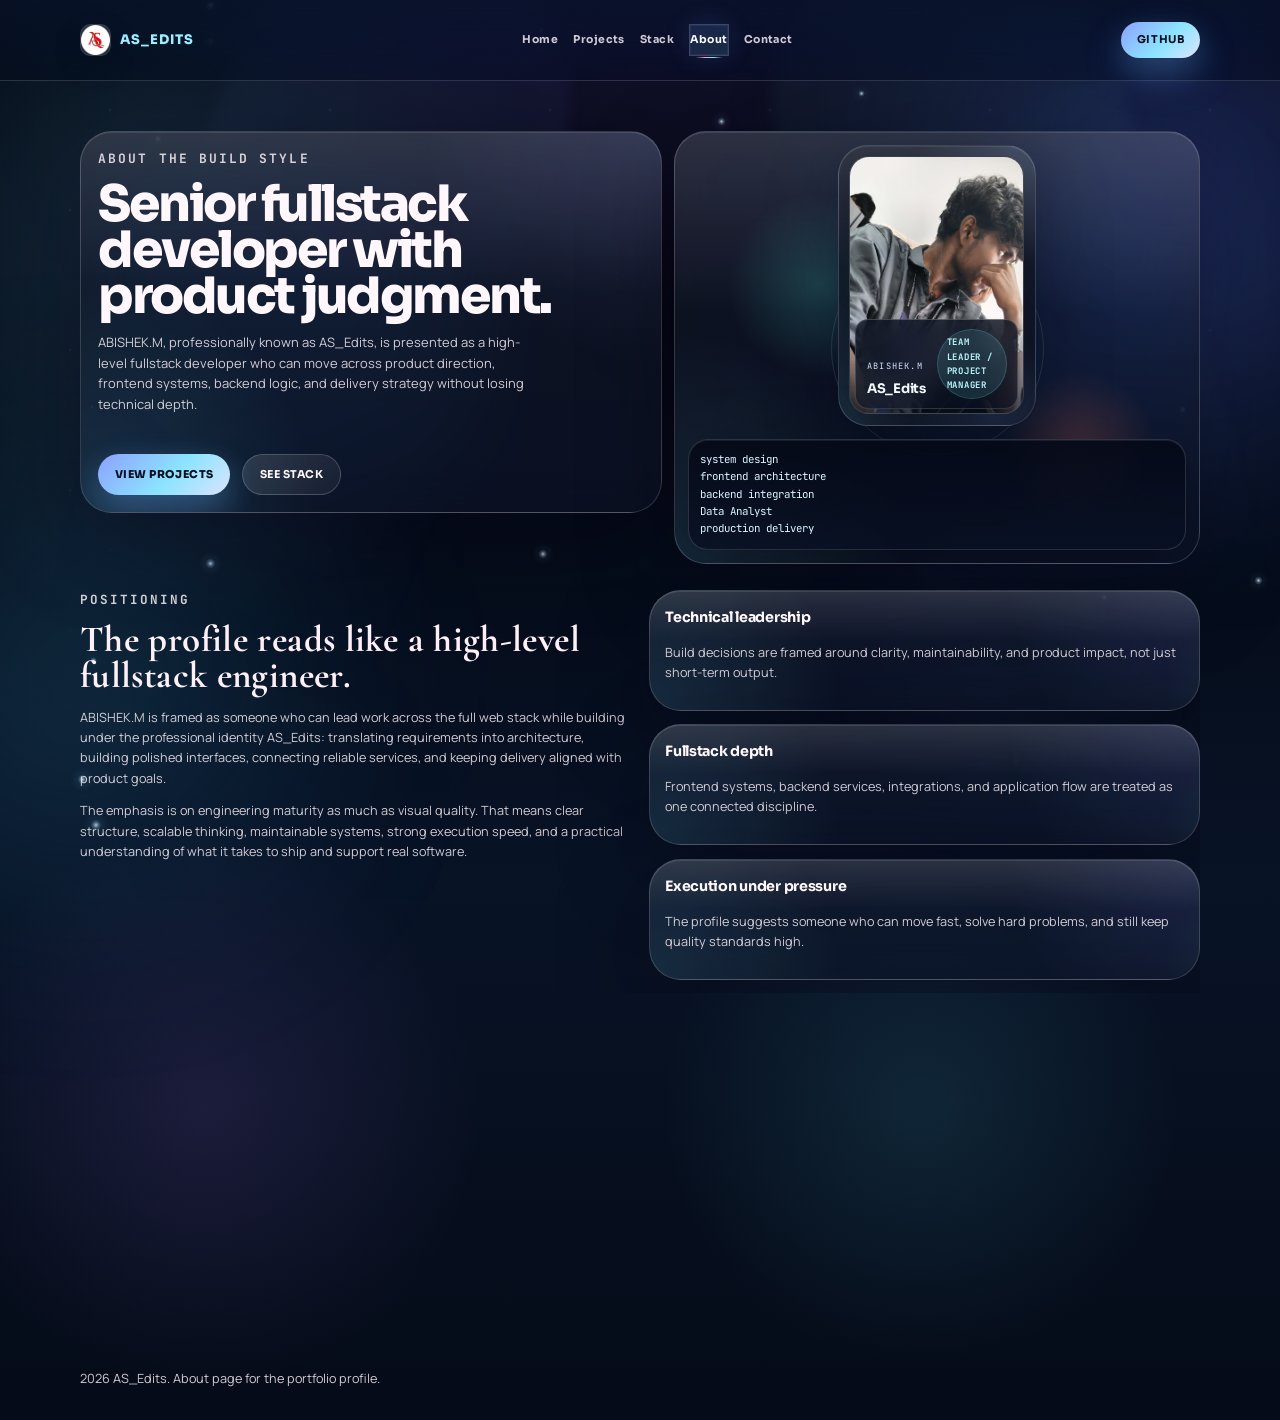
==== about.html @ 43cb3e1e "Initial portfolio site import" ====
<!DOCTYPE html>
<html lang="en">
  <head>
    <meta charset="UTF-8" />
    <meta name="viewport" content="width=device-width, initial-scale=1.0" />
    <meta
      name="description"
      content="About ABISHEK.M, the fullstack developer behind the professional identity AS_Edits."
    />
    <title>About | AS_Edits</title>
    <link rel="preconnect" href="https://fonts.googleapis.com" />
    <link rel="preconnect" href="https://fonts.gstatic.com" crossorigin />
    <link
      href="https://fonts.googleapis.com/css2?family=Cormorant+Garamond:wght@600;700&family=JetBrains+Mono:wght@500;700&family=Manrope:wght@400;500;600;700;800&family=Sora:wght@400;500;600;700;800&display=swap"
      rel="stylesheet"
    />
    <link rel="icon" type="image/png" href="assets/as-edits-logo.png" />
    <link rel="stylesheet" href="styles.css" />
  </head>
  <body class="page page--about">
    <div class="ambient-backdrop" aria-hidden="true">
      <div class="ambient-grid"></div>
      <div class="ambient-glow ambient-glow--one"></div>
      <div class="ambient-glow ambient-glow--two"></div>
      <div class="ambient-glow ambient-glow--three"></div>
      <div class="light-beam light-beam--one"></div>
      <div class="light-beam light-beam--two"></div>
    </div>
    <div class="particle-field" id="particle-field" aria-hidden="true"></div>

    <header class="site-header">
      <nav class="nav shell">
        <a class="brand" href="index.html">
          <span class="brand-mark brand-mark--logo">
            <img class="brand-logo" src="assets/as-edits-logo.png" alt="AS_Edits logo" />
          </span>
          <span class="brand-copy">AS_Edits</span>
        </a>
        <div class="nav-links">
          <a href="index.html">Home</a>
          <a href="projects.html">Projects</a>
          <a href="stack.html">Stack</a>
          <a href="about.html" aria-current="page">About</a>
          <a href="contact.html">Contact</a>
        </div>
        <a
          class="nav-button"
          href="https://github.com/asedits57"
          target="_blank"
          rel="noopener noreferrer"
        >
          GitHub
        </a>
      </nav>
    </header>

    <main class="page-main">
      <section class="page-hero shell">
        <div class="page-hero__panel reveal">
          <div class="page-hero__copy">
            <p class="section-kicker">About The Build Style</p>
            <h1>Senior fullstack developer with product judgment.</h1>
            <p>
              ABISHEK.M, professionally known as AS_Edits, is presented as a
              high-level fullstack developer who can move across product
              direction, frontend systems, backend logic, and delivery strategy
              without losing technical depth.
            </p>
            <div class="hero-actions">
              <a class="button-primary" href="projects.html">View Projects</a>
              <a class="button-secondary" href="stack.html">See Stack</a>
            </div>
          </div>
        </div>

        <div class="page-hero__art page-hero__art--portrait reveal">
          <div class="art-orbit"></div>
          <figure
            class="profile-spotlight profile-spotlight--page profile-spotlight--interactive js-image-lightbox"
            tabindex="0"
            role="button"
            aria-label="Open portrait of ABISHEK.M"
            data-lightbox-src="assets/abishek-portrait.jpg"
            data-lightbox-alt="Portrait of ABISHEK.M"
            data-profile-name="ABISHEK.M"
            data-profile-role="Team leader / Project manager"
            data-profile-bio="ABISHEK.M leads AS_Edits with a product-first mindset, guiding fullstack development, team direction, and delivery from concept to completion. He helps shape the vision, coordinate frontend and backend execution, and keep the team aligned around polished and reliable digital products. He also supports planning, communication, and practical decision making so work moves forward with better structure and fewer blockers. His focus stays on turning ideas into complete products."
          >
            <div class="profile-spotlight__frame">
              <img
                class="profile-spotlight__image"
                src="assets/abishek-portrait.jpg"
                alt="Portrait of ABISHEK.M"
                loading="lazy"
                decoding="async"
              />
            </div>
            <figcaption class="profile-spotlight__meta">
              <div>
                <span class="profile-spotlight__eyebrow">ABISHEK.M</span>
                <strong class="profile-spotlight__name">AS_Edits</strong>
              </div>
              <span class="profile-spotlight__status">Team leader / Project manager</span>
            </figcaption>
          </figure>
          <pre class="glass-code" id="terminal feed">system design
frontend architecture
backend integration
Data Analyst
production delivery</pre>
        </div>
      </section>

      <section class="section shell reveal" aria-labelledby="about-page-title">
        <div class="about-layout">
          <div class="about-copy">
            <p class="section-kicker">Positioning</p>
            <h2 id="about-page-title">The profile reads like a high-level fullstack engineer.</h2>
            <p>
              ABISHEK.M is framed as someone who can lead work across the full
              web stack while building under the professional identity AS_Edits:
              translating requirements into architecture, building polished
              interfaces, connecting reliable services, and keeping delivery
              aligned with product goals.
            </p>
            <p>
              The emphasis is on engineering maturity as much as visual quality.
              That means clear structure, scalable thinking, maintainable systems,
              strong execution speed, and a practical understanding of what it
              takes to ship and support real software.
            </p>
          </div>

          <div class="about-cards">
            <article class="info-card">
              <h3>Technical leadership</h3>
              <p>Build decisions are framed around clarity, maintainability, and product impact, not just short-term output.</p>
            </article>
            <article class="info-card">
              <h3>Fullstack depth</h3>
              <p>Frontend systems, backend services, integrations, and application flow are treated as one connected discipline.</p>
            </article>
            <article class="info-card">
              <h3>Execution under pressure</h3>
              <p>The profile suggests someone who can move fast, solve hard problems, and still keep quality standards high.</p>
            </article>
          </div>
        </div>
      </section>

      <section class="section shell reveal" aria-labelledby="about-process-title">
        <div class="section-heading">
          <p class="section-kicker">Process</p>
          <h2 id="about-process-title">How high-level fullstack work gets delivered.</h2>
        </div>

        <div class="process-grid">
          <article class="process-card">
            <span class="process-step">01</span>
            <h3>Scope the system</h3>
            <p>Understand product goals, technical constraints, data requirements, and the delivery risks early.</p>
          </article>
          <article class="process-card">
            <span class="process-step">02</span>
            <h3>Design and implement</h3>
            <p>Build the interface, backend flow, and service layer as one coordinated system instead of separate pieces.</p>
          </article>
          <article class="process-card">
            <span class="process-step">03</span>
            <h3>Harden and ship</h3>
            <p>Refine performance, edge cases, maintainability, and release readiness so the product can scale with confidence.</p>
          </article>
        </div>
      </section>
    </main>

    <footer class="site-footer shell">
      <p><span id="current-year"></span> AS_Edits. About page for the portfolio profile.</p>
    </footer>

    <script src="app.js"></script>
  </body>
</html>
---- styles.css ----
:root {
  --bg: #050505;
  --bg-deep: #090909;
  --surface: rgba(14, 12, 10, 0.82);
  --surface-strong: #11100d;
  --line: rgba(255, 232, 187, 0.12);
  --line-strong: rgba(255, 232, 187, 0.18);
  --text: #f4efe7;
  --muted: #ac9c84;
  --accent: #d4a24c;
  --accent-soft: #f2cf8d;
  --accent-cool: #f7e3b8;
  --shadow: 0 24px 70px rgba(0, 0, 0, 0.32);
  --radius-xl: 32px;
  --radius-lg: 24px;
  --radius-md: 18px;
}

* {
  box-sizing: border-box;
}

html {
  scroll-behavior: smooth;
}

body {
  margin: 0;
  min-height: 100vh;
  color: var(--text);
  font-family: "Inter", sans-serif;
  background:
    radial-gradient(circle at top left, rgba(212, 162, 76, 0.18), transparent 32%),
    radial-gradient(circle at 82% 12%, rgba(242, 207, 141, 0.12), transparent 26%),
    radial-gradient(circle at 50% 100%, rgba(212, 162, 76, 0.08), transparent 24%),
    linear-gradient(180deg, #060606 0%, var(--bg) 42%, var(--bg-deep) 100%);
  line-height: 1.6;
}

body::before,
body::after {
  content: "";
  position: fixed;
  border-radius: 999px;
  filter: blur(80px);
  pointer-events: none;
  z-index: 0;
}

body::before {
  width: 18rem;
  height: 18rem;
  top: 6rem;
  right: -4rem;
  background: rgba(255, 122, 89, 0.18);
}

body::after {
  width: 16rem;
  height: 16rem;
  bottom: 8rem;
  left: -5rem;
  background: rgba(77, 214, 198, 0.14);
}

main {
  position: relative;
  overflow: clip;
}

.ambient-backdrop {
  position: fixed;
  inset: 0;
  overflow: hidden;
  pointer-events: none;
  z-index: 0;
}

.particle-field {
  position: fixed;
  inset: 0;
  pointer-events: none;
  z-index: 0;
  overflow: hidden;
}

.particle {
  position: absolute;
  width: var(--size, 6px);
  height: var(--size, 6px);
  left: var(--x, 50%);
  top: var(--y, 50%);
  border-radius: 999px;
  opacity: 0.45;
  background: radial-gradient(circle, rgba(255, 255, 255, 0.95), transparent 72%);
  animation: particleFloat var(--duration, 12s) linear infinite;
  animation-delay: var(--delay, 0s);
}

.ambient-grid,
.ambient-glow {
  position: absolute;
  inset: 0;
}

.ambient-grid {
  opacity: 0.12;
  background-image:
    linear-gradient(rgba(255, 255, 255, 0.05) 1px, transparent 1px),
    linear-gradient(90deg, rgba(255, 255, 255, 0.05) 1px, transparent 1px);
  background-size: 80px 80px;
  mask-image: linear-gradient(180deg, rgba(0, 0, 0, 0.75), transparent 88%);
  animation: gridShift 18s linear infinite;
}

.ambient-glow--one,
.ambient-glow--two,
.ambient-glow--three {
  border-radius: 999px;
  filter: blur(90px);
}

.ambient-glow--one {
  inset: 4rem auto auto 10%;
  width: 18rem;
  height: 18rem;
  background: rgba(212, 162, 76, 0.18);
  animation: driftBlob 12s ease-in-out infinite;
}

.ambient-glow--two {
  inset: 22% 6% auto auto;
  width: 22rem;
  height: 22rem;
  background: rgba(242, 207, 141, 0.12);
  animation: driftBlob 16s ease-in-out infinite reverse;
}

.ambient-glow--three {
  inset: auto auto 5% 12%;
  width: 16rem;
  height: 16rem;
  background: rgba(212, 162, 76, 0.14);
  animation: driftBlob 14s ease-in-out infinite 1s;
}

.light-beam {
  position: absolute;
  width: 26rem;
  height: 120vh;
  top: -10vh;
  --beam-rotate: 20deg;
  border-radius: 999px;
  filter: blur(18px);
  opacity: 0.22;
  transform: rotate(var(--beam-rotate));
  background: linear-gradient(180deg, transparent, rgba(255, 255, 255, 0.24), transparent);
}

.light-beam--one {
  left: 8%;
  animation: beamShift 12s ease-in-out infinite;
}

.light-beam--two {
  right: 4%;
  opacity: 0.16;
  --beam-rotate: -18deg;
  animation: beamShift 15s ease-in-out infinite reverse;
}

a {
  color: inherit;
  text-decoration: none;
}

.shell {
  width: min(1120px, calc(100% - 2rem));
  margin: 0 auto;
  position: relative;
  z-index: 1;
}

.site-header {
  position: sticky;
  top: 0;
  z-index: 10;
  backdrop-filter: blur(20px);
  background: rgba(4, 16, 22, 0.56);
  border-bottom: 1px solid rgba(255, 255, 255, 0.05);
}

.nav {
  display: flex;
  align-items: center;
  justify-content: space-between;
  gap: 1.15rem;
  min-height: 80px;
}

.brand {
  display: inline-flex;
  align-items: center;
  gap: 0.7rem;
  font-family: "Sora", sans-serif;
  font-weight: 800;
  letter-spacing: 0.04em;
  text-transform: uppercase;
}

.brand-mark {
  display: grid;
  place-items: center;
  width: 2.35rem;
  height: 2.35rem;
  border-radius: 0.82rem;
  color: #091219;
  background: linear-gradient(135deg, var(--accent-soft), var(--accent));
}

.brand-mark--logo {
  overflow: hidden;
  padding: 0;
  border: 1px solid rgba(255, 255, 255, 0.12);
  background: rgba(255, 255, 255, 0.08);
  box-shadow:
    0 10px 28px rgba(0, 0, 0, 0.18),
    inset 0 1px 0 rgba(255, 255, 255, 0.08);
}

.brand-logo {
  display: block;
  width: 100%;
  height: 100%;
  object-fit: cover;
}

.nav-links {
  display: flex;
  align-items: center;
  gap: 1.15rem;
  color: var(--muted);
  font-family: "Sora", sans-serif;
  font-weight: 700;
  letter-spacing: 0.04em;
}

.nav-links a {
  display: inline-flex;
  align-items: center;
  min-height: 2.45rem;
}

.nav-links a:hover,
.nav-links a:focus-visible {
  color: var(--text);
}

.nav-button,
.button-primary,
.button-secondary {
  display: inline-flex;
  align-items: center;
  justify-content: center;
  min-height: 2.9rem;
  padding: 0.8rem 1.25rem;
  border-radius: 999px;
  border: 1px solid transparent;
  font-family: "Sora", sans-serif;
  font-weight: 700;
  letter-spacing: 0.05em;
  text-transform: uppercase;
  transition:
    transform 180ms ease,
    border-color 180ms ease,
    background-color 180ms ease,
    color 180ms ease;
}

.nav-button {
  min-height: 2.8rem;
  padding: 0.74rem 1.2rem;
}

.nav-button,
.button-secondary {
  color: var(--text);
  background: rgba(255, 255, 255, 0.05);
  border-color: rgba(255, 255, 255, 0.08);
}

.button-primary {
  color: #10171d;
  font-weight: 800;
  background: linear-gradient(135deg, var(--accent-soft), var(--accent));
  box-shadow: 0 14px 36px rgba(255, 122, 89, 0.24);
}

.nav-button:hover,
.button-primary:hover,
.button-secondary:hover,
.nav-button:focus-visible,
.button-primary:focus-visible,
.button-secondary:focus-visible {
  transform: translateY(-2px);
}

.hero {
  position: relative;
  display: grid;
  grid-template-columns: minmax(0, 0.96fr) minmax(22.5rem, 1fr);
  gap: clamp(1.5rem, 3vw, 2.5rem);
  padding: 5.5rem 0 2.5rem;
  align-items: start;
  min-height: calc(100vh - 5rem);
}

.hero-copy {
  position: relative;
  z-index: 1;
  grid-column: 1;
  grid-row: 1;
}

.eyebrow,
.section-kicker,
.stage-kicker {
  margin: 0 0 0.85rem;
  font-size: 0.82rem;
  font-family: "JetBrains Mono", monospace;
  font-weight: 700;
  letter-spacing: 0.14em;
  text-transform: uppercase;
  color: var(--accent-soft);
}

.hero h1,
.section-heading h2,
.about-copy h2,
.cta-panel h2 {
  margin: 0;
  line-height: 0.98;
  font-family: "Sora", sans-serif;
  letter-spacing: -0.04em;
}

.hero h1 {
  font-size: clamp(3rem, 7vw, 6rem);
  max-width: 10ch;
  text-transform: uppercase;
}

.section-heading h2,
.about-copy h2,
.cta-panel h2 {
  font-family: "Sora", sans-serif;
  letter-spacing: -0.05em;
}

.headline-accent {
  color: var(--accent-cool);
}

.lede,
.section-heading p,
.about-copy p,
.impact-card p,
.info-card p,
.process-card p,
.cta-panel p {
  color: var(--muted);
}

.eyebrow,
.section-kicker,
.stage-kicker {
  color: var(--accent-soft);
}

.lede {
  max-width: 38rem;
  margin: 1.5rem 0 0;
  font-size: 1.08rem;
}

.hero-story {
  display: grid;
  gap: clamp(2.6rem, 3.4vw, 3.2rem);
  width: 100%;
  max-width: 40rem;
  margin: 0.35rem auto 0;
  justify-items: center;
  text-align: center;
}

.hero-story p {
  width: min(100%, 34ch);
  margin: 0 auto;
  text-align: center;
  font-family: "Cormorant Garamond", serif;
  font-size: clamp(1.4rem, 2vw, 1.78rem);
  font-weight: 700;
  line-height: 1.34;
  letter-spacing: 0.01em;
  text-wrap: pretty;
  color: #f5ecff;
  text-shadow: 0 8px 24px rgba(8, 16, 34, 0.18);
}

.hero-story p:first-child,
.hero-story p:nth-child(2) {
  font-size: clamp(1.34rem, 1.75vw, 1.58rem);
  line-height: 1.36;
}

.hero-story p:first-child {
  height: auto;
  width: min(100%, 35ch);
  max-width: 35ch;
}

.hero-story p:nth-child(2) {
  height: 180px;
  width: min(100%, 33ch);
  max-width: 33ch;
}

.page--home .hero .eyebrow {
  display: inline-block;
  margin-bottom: 1.7rem;
  font-family: "Sora", sans-serif;
  font-size: clamp(1.3rem, 1.3vw, 1.3rem);
  font-weight: 700;
  line-height: 1;
  letter-spacing: 0.09em;
  white-space: nowrap;
  background: linear-gradient(
    90deg,
    #ffe76a 0%,
    #ff8fc7 22%,
    #9c9cff 45%,
    #62e8ff 70%,
    #85ff9f 100%
  );
  background-size: 180% 100%;
  background-position: 0% 50%;
  -webkit-background-clip: text;
  background-clip: text;
  color: transparent;
  -webkit-text-fill-color: transparent;
  -webkit-text-stroke: 0.35px rgba(255, 247, 225, 0.58);
  text-shadow:
    0 0 18px rgba(255, 122, 198, 0.22),
    0 0 28px rgba(98, 232, 255, 0.18);
  transition:
    transform 180ms ease,
    background-position 280ms ease,
    filter 280ms ease,
    text-shadow 280ms ease,
    -webkit-text-stroke-color 280ms ease;
}

.page--home .hero .eyebrow:hover {
  transform: translateY(-2px) scale(1.03);
  background-position: 100% 50%;
  filter: saturate(1.2) brightness(1.08);
  -webkit-text-stroke: 0.35px rgba(255, 255, 255, 0.78);
  text-shadow:
    0 0 22px rgba(255, 118, 184, 0.36),
    0 0 34px rgba(96, 231, 255, 0.32),
    0 10px 26px rgba(8, 20, 42, 0.28);
}

.hero-nameplate {
  display: inline-block;
  width: min(100%, 34ch);
  margin: 0 auto 0.7rem;
  text-align: center;
  font-family: "Bodoni Moda", serif;
  font-size: clamp(2rem, 3.1vw, 2.9rem);
  font-weight: 700;
  font-style: normal;
  line-height: 1;
  letter-spacing: 0.08em;
  text-transform: uppercase;
  background: linear-gradient(90deg, #ffe5a3 0%, #ffc46b 24%, #ff8db8 58%, #b8a4ff 100%);
  background-size: 160% 100%;
  background-position: 50% 50%;
  -webkit-background-clip: text;
  background-clip: text;
  color: transparent;
  -webkit-text-fill-color: transparent;
  -webkit-text-stroke: 0.2px rgba(255, 244, 224, 0.42);
  text-shadow:
    0 10px 28px rgba(6, 10, 24, 0.24),
    0 0 18px rgba(255, 181, 112, 0.16),
    0 0 24px rgba(204, 160, 255, 0.14);
}

.hero-actions {
  display: flex;
  flex-wrap: wrap;
  gap: 0.9rem;
  margin-top: clamp(2rem, 4vw, 3rem);
}

.hero-pill-row,
.chip-row,
.repo-meta {
  display: flex;
  flex-wrap: wrap;
  gap: 0.7rem;
}

.hero-pill-row {
  margin-top: 1.35rem;
}

.hero-pill-row span,
.chip-row span,
.repo-pill {
  border: 1px solid var(--line);
  border-radius: 999px;
  padding: 0.5rem 0.8rem;
  background: rgba(255, 255, 255, 0.04);
}

.hero-pill-row span {
  position: relative;
  animation: floatingBadge 5.6s ease-in-out infinite;
}

.hero-pill-row span:nth-child(2) {
  animation-delay: 0.8s;
}

.hero-pill-row span:nth-child(3) {
  animation-delay: 1.6s;
}

.motion-ribbon {
  position: relative;
  margin-top: 1.5rem;
  padding: 0.9rem 0;
  overflow: hidden;
  border-top: 1px solid rgba(255, 255, 255, 0.08);
  border-bottom: 1px solid rgba(255, 255, 255, 0.08);
}

.motion-ribbon::before,
.motion-ribbon::after {
  content: "";
  position: absolute;
  top: 0;
  bottom: 0;
  width: 5rem;
  z-index: 1;
}

.motion-ribbon::before {
  left: 0;
  background: linear-gradient(90deg, rgba(6, 19, 26, 1), transparent);
}

.motion-ribbon::after {
  right: 0;
  background: linear-gradient(270deg, rgba(6, 19, 26, 1), transparent);
}

.motion-ribbon__track {
  display: flex;
  gap: 0.9rem;
  width: max-content;
  animation: marqueeDrift 18s linear infinite;
}

.motion-ribbon__track span {
  padding: 0.45rem 0.85rem;
  border-radius: 999px;
  color: var(--accent-soft);
  background: rgba(255, 255, 255, 0.04);
  font-family: "Cormorant Garamond", serif;
  font-size: 1.1rem;
  letter-spacing: 0.05em;
  text-transform: uppercase;
}

.hero-stage {
  position: relative;
  isolation: isolate;
  display: grid;
  grid-template-columns: minmax(0, 1fr) minmax(15rem, 19rem);
  gap: 1rem;
  align-items: start;
  grid-column: 1 / -1;
  grid-row: 3;
  margin-top: 0.85rem;
  transform: translate3d(var(--parallax-x, 0), var(--parallax-y, 0), 0);
  transition: transform 220ms ease;
}

.hero-graphic {
  position: absolute;
  inset: -10% -8% -8%;
  z-index: -1;
  pointer-events: none;
}

.hero-graphic__ring,
.hero-graphic__core,
.hero-graphic__beam {
  position: absolute;
  border-radius: 999px;
}

.hero-graphic__ring {
  inset: 50%;
  margin: auto;
}

.hero-graphic__ring--outer {
  width: 23rem;
  height: 23rem;
  margin-left: -11.5rem;
  margin-top: -11.5rem;
  border: 1px solid rgba(255, 255, 255, 0.08);
  background: conic-gradient(
    from 180deg,
    rgba(255, 122, 89, 0.08),
    rgba(77, 214, 198, 0.22),
    rgba(255, 200, 110, 0.08),
    rgba(255, 122, 89, 0.08)
  );
  -webkit-mask: radial-gradient(circle, transparent 61%, black 62%);
  mask: radial-gradient(circle, transparent 61%, black 62%);
  animation: slowSpin 18s linear infinite;
}

.hero-graphic__ring--inner {
  width: 16rem;
  height: 16rem;
  margin-left: -8rem;
  margin-top: -8rem;
  border: 1px dashed rgba(255, 255, 255, 0.14);
  animation: slowSpin 10s linear infinite reverse;
}

.hero-graphic__core {
  inset: 50%;
  width: 7rem;
  height: 7rem;
  margin-left: -3.5rem;
  margin-top: -3.5rem;
  background:
    radial-gradient(circle at 30% 30%, rgba(255, 255, 255, 0.8), transparent 26%),
    radial-gradient(circle, rgba(77, 214, 198, 0.35), rgba(255, 122, 89, 0.12) 62%, transparent 78%);
  filter: blur(0.5px);
  animation: pulseGlow 4s ease-in-out infinite;
}

.hero-graphic__beam {
  inset: 50%;
  width: 1px;
  height: 13rem;
  transform-origin: top center;
  background: linear-gradient(180deg, rgba(255, 255, 255, 0.65), transparent 82%);
}

.hero-graphic__beam--one {
  margin-left: -0.5px;
  margin-top: -6.5rem;
  animation: radarSweep 6s linear infinite;
}

.hero-graphic__beam--two {
  margin-left: -0.5px;
  margin-top: -6.5rem;
  opacity: 0.45;
  animation: radarSweep 9s linear infinite reverse;
}

.stage-orbit {
  position: absolute;
  inset: -1.5rem -1rem -1rem;
  pointer-events: none;
}

.orbit {
  position: absolute;
  inset: 50%;
  border-radius: 999px;
  border: 1px solid rgba(255, 255, 255, 0.09);
  transform-origin: center;
}

.orbit--one {
  width: 115%;
  height: 115%;
  margin: -57.5% 0 0 -57.5%;
  animation: slowSpin 22s linear infinite;
}

.orbit--two {
  width: 92%;
  height: 92%;
  margin: -46% 0 0 -46%;
  border-style: dashed;
  animation: slowSpin 15s linear infinite reverse;
}

.float-chip {
  position: absolute;
  padding: 0.55rem 0.9rem;
  border-radius: 999px;
  border: 1px solid rgba(255, 255, 255, 0.08);
  background: rgba(8, 20, 27, 0.84);
  box-shadow: 0 14px 36px rgba(0, 0, 0, 0.28);
  color: var(--accent-soft);
  font-family: "JetBrains Mono", monospace;
  font-size: 0.74rem;
  font-weight: 700;
  letter-spacing: 0.08em;
  text-transform: uppercase;
  animation: floatingBadge 6.5s ease-in-out infinite;
}

.float-chip--one {
  top: 6%;
  right: 8%;
}

.float-chip--two {
  bottom: 16%;
  left: -4%;
  animation-delay: 1.2s;
}

.float-chip--three {
  right: -2%;
  bottom: 8%;
  animation-delay: 2.1s;
}

.stage-card,
.impact-card,
.project-card,
.info-card,
.stack-card,
.process-card,
.cta-panel {
  border: 1px solid var(--line);
  border-radius: var(--radius-xl);
  background:
    linear-gradient(180deg, rgba(255, 255, 255, 0.05), transparent 100%),
    var(--surface);
  box-shadow: var(--shadow);
}

.stage-card {
  padding: 1.5rem;
  position: relative;
  overflow: hidden;
  animation: heroCardFloat 7s ease-in-out infinite;
  backdrop-filter: blur(18px);
}

.stage-card::after {
  content: "";
  position: absolute;
  inset: auto -20% -35% auto;
  width: 14rem;
  height: 14rem;
  border-radius: 999px;
  background: radial-gradient(circle, rgba(255, 122, 89, 0.18), transparent 70%);
  animation: pulseGlow 4.5s ease-in-out infinite;
}

.stage-header,
.project-head,
.repo-footer {
  display: flex;
  align-items: center;
  justify-content: space-between;
  gap: 1rem;
}

.stage-header h2 {
  margin: 0;
  font-family: "Sora", sans-serif;
  font-size: 1.5rem;
}

.signal-dot {
  display: inline-flex;
  align-items: center;
  gap: 0.45rem;
  padding: 0.48rem 0.75rem;
  border-radius: 999px;
  background: rgba(77, 214, 198, 0.14);
  color: var(--accent-cool);
  font-family: "JetBrains Mono", monospace;
  font-size: 0.78rem;
  font-weight: 700;
  letter-spacing: 0.08em;
}

.signal-dot::before {
  content: "";
  width: 0.55rem;
  height: 0.55rem;
  border-radius: 999px;
  background: currentColor;
  box-shadow: 0 0 0 rgba(77, 214, 198, 0.45);
  animation: signalPulse 1.8s ease-out infinite;
}

.stage-metrics {
  display: grid;
  grid-template-columns: repeat(3, minmax(0, 1fr));
  gap: 0.9rem;
  margin-top: 1.35rem;
}

.metric-tile {
  padding: 1rem;
  border-radius: var(--radius-md);
  background: rgba(255, 255, 255, 0.04);
  border: 1px solid var(--line);
  animation: tileDrift 5.4s ease-in-out infinite;
}

.metric-tile:nth-child(2) {
  animation-delay: 0.6s;
}

.metric-tile:nth-child(3) {
  animation-delay: 1.2s;
}

.metric-label {
  display: block;
  color: var(--muted);
  font-family: "JetBrains Mono", monospace;
  font-size: 0.82rem;
  text-transform: uppercase;
  letter-spacing: 0.08em;
}

.metric-tile strong {
  display: block;
  margin-top: 0.4rem;
  font-family: "Sora", sans-serif;
  font-size: clamp(1.6rem, 4vw, 2.4rem);
}

.stage-visuals {
  display: grid;
  gap: 1rem;
  margin-top: 1.1rem;
}

.visual-meter-card,
.signal-panel {
  border: 1px solid rgba(255, 255, 255, 0.08);
  background: rgba(255, 255, 255, 0.04);
  border-radius: var(--radius-md);
}

.visual-meter-card {
  padding: 1rem;
}

.visual-meter-card__header {
  display: flex;
  align-items: center;
  justify-content: space-between;
  gap: 1rem;
  margin-bottom: 0.8rem;
  color: var(--muted);
}

.visual-meter-card__header span,
.visual-meter-card__header strong,
.signal-panel__label {
  font-family: "JetBrains Mono", monospace;
}

.visual-meter-card__header strong {
  color: var(--accent-soft);
}

.meter-track {
  position: relative;
  height: 0.85rem;
  overflow: hidden;
  border-radius: 999px;
  background: rgba(255, 255, 255, 0.08);
}

.meter-fill {
  display: block;
  height: 100%;
  border-radius: inherit;
  background: linear-gradient(90deg, var(--accent), var(--accent-soft), var(--accent-cool));
  background-size: 160% 100%;
  animation: meterPulse 4.6s ease-in-out infinite;
}

.meter-fill--primary {
  width: 96%;
}

.visual-eq {
  display: grid;
  grid-template-columns: repeat(8, minmax(0, 1fr));
  align-items: end;
  gap: 0.5rem;
  min-height: 4.8rem;
  padding: 1rem;
  border-radius: var(--radius-md);
  border: 1px solid rgba(255, 255, 255, 0.08);
  background: rgba(255, 255, 255, 0.04);
}

.visual-eq span {
  display: block;
  border-radius: 999px 999px 0 0;
  background: linear-gradient(180deg, var(--accent-soft), var(--accent), var(--accent-cool));
  transform-origin: bottom center;
  animation: equalizerBounce 1.8s ease-in-out infinite;
}

.visual-eq span:nth-child(1) {
  height: 55%;
}

.visual-eq span:nth-child(2) {
  height: 82%;
  animation-delay: 0.12s;
}

.visual-eq span:nth-child(3) {
  height: 44%;
  animation-delay: 0.28s;
}

.visual-eq span:nth-child(4) {
  height: 92%;
  animation-delay: 0.2s;
}

.visual-eq span:nth-child(5) {
  height: 62%;
  animation-delay: 0.38s;
}

.visual-eq span:nth-child(6) {
  height: 76%;
  animation-delay: 0.1s;
}

.visual-eq span:nth-child(7) {
  height: 48%;
  animation-delay: 0.32s;
}

.visual-eq span:nth-child(8) {
  height: 86%;
  animation-delay: 0.18s;
}

.signal-cluster {
  display: grid;
  grid-template-columns: repeat(3, minmax(0, 1fr));
  gap: 0.8rem;
}

.signal-panel {
  padding: 0.9rem;
}

.signal-panel__label {
  display: block;
  margin-bottom: 0.35rem;
  color: var(--muted);
  font-size: 0.78rem;
  text-transform: uppercase;
  letter-spacing: 0.1em;
}

.signal-panel strong {
  display: block;
  font-family: "Sora", sans-serif;
  font-size: 1rem;
  color: var(--text);
}

.terminal-card {
  margin-top: 1.2rem;
  border-radius: var(--radius-md);
  overflow: hidden;
  border: 1px solid var(--line-strong);
  background: rgba(2, 8, 12, 0.72);
}

.terminal-bar {
  display: flex;
  gap: 0.45rem;
  padding: 0.8rem 0.95rem;
  border-bottom: 1px solid rgba(255, 255, 255, 0.08);
}

.terminal-bar span {
  width: 0.72rem;
  height: 0.72rem;
  border-radius: 999px;
  background: rgba(255, 255, 255, 0.22);
}

.terminal-bar span:first-child {
  background: #ff7a59;
}

.terminal-bar span:nth-child(2) {
  background: #ffc86e;
}

.terminal-bar span:nth-child(3) {
  background: #4dd6c6;
}

#terminal-feed {
  margin: 0;
  padding: 1rem;
  min-height: 12.4rem;
  color: #c8f5ec;
  font-size: 0.92rem;
  white-space: pre-wrap;
  font-family: "JetBrains Mono", monospace;
}

.section {
  padding: 2.5rem 0;
}

.showcase-band {
  display: grid;
  grid-template-columns: 0.95fr 1.05fr;
  gap: 1rem;
  align-items: stretch;
  padding: 1rem 0 2.5rem;
}

.showcase-band__copy,
.showcase-panel {
  border: 1px solid var(--line);
  border-radius: var(--radius-xl);
  background:
    linear-gradient(180deg, rgba(255, 255, 255, 0.05), transparent 100%),
    var(--surface);
  box-shadow: var(--shadow);
}

.showcase-band__copy {
  padding: 1.6rem;
}

.showcase-band__copy h2 {
  margin: 0;
  font-family: "Sora", sans-serif;
  font-size: clamp(2rem, 4vw, 3.1rem);
  line-height: 1.02;
}

.showcase-band__copy p:last-child {
  color: var(--muted);
}

.showcase-band__grid {
  display: grid;
  grid-template-columns: repeat(3, minmax(0, 1fr));
  gap: 1rem;
}

.showcase-panel {
  position: relative;
  overflow: hidden;
  padding: 1rem;
  min-height: 18rem;
  transition:
    transform 240ms ease,
    border-color 240ms ease;
}

.showcase-panel:hover {
  transform: translateY(-8px);
  border-color: rgba(255, 255, 255, 0.18);
}

.showcase-panel__meta {
  position: absolute;
  left: 1rem;
  right: 1rem;
  bottom: 1rem;
  display: grid;
  gap: 0.35rem;
}

.showcase-panel__meta span {
  color: var(--accent-soft);
  font-family: "JetBrains Mono", monospace;
  font-size: 0.8rem;
  font-weight: 700;
  letter-spacing: 0.12em;
  text-transform: uppercase;
}

.showcase-panel__meta strong {
  font-family: "Sora", sans-serif;
  font-size: 1rem;
  line-height: 1.3;
}

.radar-display {
  position: absolute;
  inset: 1rem 1rem 4.7rem;
  display: grid;
  place-items: center;
  border-radius: var(--radius-lg);
  background:
    radial-gradient(circle, rgba(77, 214, 198, 0.16), rgba(6, 19, 26, 0.08) 55%, transparent 56%),
    linear-gradient(180deg, rgba(255, 255, 255, 0.04), transparent);
  overflow: hidden;
}

.radar-ring,
.radar-sweep,
.radar-dot {
  position: absolute;
  border-radius: 999px;
}

.radar-ring {
  border: 1px solid rgba(77, 214, 198, 0.2);
}

.radar-ring--one {
  width: 78%;
  height: 78%;
}

.radar-ring--two {
  width: 54%;
  height: 54%;
}

.radar-ring--three {
  width: 28%;
  height: 28%;
}

.radar-sweep {
  width: 50%;
  height: 2px;
  background: linear-gradient(90deg, rgba(77, 214, 198, 0.8), transparent);
  transform-origin: left center;
  animation: radarSweep 4.2s linear infinite;
}

.radar-dot {
  width: 0.75rem;
  height: 0.75rem;
  background: var(--accent-soft);
  box-shadow: 0 0 22px rgba(255, 200, 110, 0.5);
  animation: signalBlink 2.4s ease-in-out infinite;
}

.radar-dot--one {
  top: 34%;
  right: 26%;
}

.radar-dot--two {
  bottom: 24%;
  left: 32%;
  animation-delay: 0.7s;
}

.radar-dot--three {
  top: 52%;
  left: 26%;
  animation-delay: 1.2s;
}

.timeline-lines {
  position: absolute;
  inset: 1.2rem 1rem 6rem;
  display: grid;
  grid-template-columns: repeat(4, minmax(0, 1fr));
  gap: 0.7rem;
}

.timeline-lines span {
  align-self: stretch;
  border-radius: 999px;
  background: linear-gradient(180deg, rgba(255, 255, 255, 0.04), rgba(255, 255, 255, 0.01));
  overflow: hidden;
  position: relative;
}

.timeline-lines span::after {
  content: "";
  position: absolute;
  left: 0;
  right: 0;
  bottom: 0;
  height: 65%;
  border-radius: inherit;
  background: linear-gradient(180deg, var(--accent-cool), var(--accent));
  animation: timelineFill 3.8s ease-in-out infinite;
}

.timeline-lines span:nth-child(2)::after {
  height: 82%;
  animation-delay: 0.4s;
}

.timeline-lines span:nth-child(3)::after {
  height: 58%;
  animation-delay: 0.8s;
}

.timeline-lines span:nth-child(4)::after {
  height: 92%;
  animation-delay: 1.2s;
}

.timeline-points {
  position: absolute;
  left: 1.2rem;
  right: 1.2rem;
  bottom: 5.2rem;
  display: flex;
  justify-content: space-between;
}

.timeline-points span {
  width: 0.85rem;
  height: 0.85rem;
  border-radius: 999px;
  background: var(--accent-soft);
  box-shadow: 0 0 18px rgba(255, 200, 110, 0.38);
  animation: signalBlink 2.2s ease-in-out infinite;
}

.timeline-points span:nth-child(2) {
  animation-delay: 0.35s;
}

.timeline-points span:nth-child(3) {
  animation-delay: 0.7s;
}

.timeline-points span:nth-child(4) {
  animation-delay: 1.05s;
}

.stack-visual {
  position: absolute;
  inset: 1.1rem 1rem 5rem;
  display: grid;
  align-content: end;
  gap: 0.7rem;
}

.stack-visual span {
  display: block;
  height: 3rem;
  border-radius: 1rem;
  background:
    linear-gradient(90deg, rgba(255, 255, 255, 0.08), transparent),
    linear-gradient(135deg, rgba(255, 122, 89, 0.28), rgba(77, 214, 198, 0.18));
  border: 1px solid rgba(255, 255, 255, 0.08);
  transform: translateX(0);
  animation: layerShift 4.8s ease-in-out infinite;
}

.stack-visual span:nth-child(1) {
  width: 88%;
}

.stack-visual span:nth-child(2) {
  width: 74%;
  animation-delay: 0.45s;
}

.stack-visual span:nth-child(3) {
  width: 61%;
  animation-delay: 0.9s;
}

.stack-visual span:nth-child(4) {
  width: 46%;
  animation-delay: 1.35s;
}

.section-heading {
  display: grid;
  gap: 0.9rem;
  max-width: 48rem;
  margin-bottom: 1.7rem;
}

.section-heading h2,
.about-copy h2,
.cta-panel h2 {
  font-size: clamp(2.1rem, 5vw, 3.35rem);
}

.impact-grid,
.projects-grid,
.stack-grid,
.process-grid {
  display: grid;
  gap: 1rem;
}

.impact-grid {
  grid-template-columns: repeat(3, minmax(0, 1fr));
}

.impact-card,
.project-card,
.info-card,
.stack-card,
.process-card {
  padding: 1.35rem;
  position: relative;
  overflow: hidden;
}

.impact-index,
.process-step {
  display: inline-flex;
  width: 2.65rem;
  height: 2.65rem;
  align-items: center;
  justify-content: center;
  border-radius: 999px;
  margin-bottom: 0.95rem;
  color: #091219;
  font-family: "JetBrains Mono", monospace;
  font-weight: 800;
  background: linear-gradient(135deg, var(--accent-soft), var(--accent));
}

.impact-card h3,
.project-card h3,
.info-card h3,
.stack-card h3,
.process-card h3 {
  margin: 0 0 0.75rem;
  font-family: "Sora", sans-serif;
  font-size: 1.18rem;
  letter-spacing: -0.03em;
}

.projects-grid {
  grid-template-columns: repeat(3, minmax(0, 1fr));
}

.project-card {
  position: relative;
  overflow: hidden;
  transform: translateY(24px) scale(0.98);
  opacity: 0;
  display: flex;
  flex-direction: column;
  transition:
    transform 320ms ease,
    border-color 180ms ease,
    opacity 320ms ease;
}

.impact-card,
.info-card,
.stack-card,
.process-card {
  transition:
    transform 180ms ease,
    border-color 180ms ease;
}

.project-card::before {
  content: "";
  position: absolute;
  inset: 0 0 auto;
  height: 4px;
  background: linear-gradient(90deg, var(--accent), var(--accent-cool));
  opacity: 0.75;
}

.project-card::after,
.impact-card::after,
.info-card::after,
.stack-card::after,
.process-card::after {
  content: "";
  position: absolute;
  inset: auto -18% -38% auto;
  width: 10rem;
  height: 10rem;
  border-radius: 999px;
  background: radial-gradient(circle, rgba(77, 214, 198, 0.12), transparent 72%);
  transition: transform 260ms ease, opacity 260ms ease;
  opacity: 0.55;
}

.project-card:hover,
.impact-card:hover,
.info-card:hover,
.stack-card:hover,
.process-card:hover {
  border-color: rgba(255, 255, 255, 0.18);
  transform: translateY(-8px);
}

.project-card:hover::after,
.impact-card:hover::after,
.info-card:hover::after,
.stack-card:hover::after,
.process-card:hover::after {
  transform: scale(1.12);
  opacity: 0.9;
}

.project-card.project-card--mounted {
  transform: translateY(0) scale(1);
  opacity: 1;
}

.repo-name {
  font-family: "Sora", sans-serif;
  font-weight: 800;
  letter-spacing: -0.03em;
}

.repo-name-wrap {
  display: grid;
  gap: 0.28rem;
}

.repo-name-wrap .repo-status {
  color: var(--muted);
  font-family: "JetBrains Mono", monospace;
  font-size: 0.72rem;
}

.repo-preview {
  position: relative;
  min-height: 7.25rem;
  margin: -0.15rem -0.15rem 1rem;
  overflow: hidden;
  border-radius: calc(var(--radius-lg) - 6px);
  border: 1px solid rgba(255, 255, 255, 0.08);
  background:
    radial-gradient(circle at 20% 25%, rgba(255, 255, 255, 0.16), transparent 20%),
    linear-gradient(135deg, var(--repo-color, rgba(255, 122, 89, 0.28)), rgba(77, 214, 198, 0.14));
}

.repo-preview__mesh,
.repo-preview__glow,
.repo-preview__pulse {
  position: absolute;
  inset: 0;
}

.repo-preview__mesh {
  opacity: 0.3;
  background-image:
    linear-gradient(rgba(255, 255, 255, 0.18) 1px, transparent 1px),
    linear-gradient(90deg, rgba(255, 255, 255, 0.18) 1px, transparent 1px);
  background-size: 28px 28px;
  mask-image: linear-gradient(180deg, rgba(0, 0, 0, 0.82), transparent);
}

.repo-preview__glow {
  inset: auto -10% -50% auto;
  width: 9rem;
  height: 9rem;
  border-radius: 999px;
  background: radial-gradient(circle, rgba(255, 255, 255, 0.26), transparent 70%);
  animation: pulseGlow 4.8s ease-in-out infinite;
}

.repo-preview__pulse {
  inset: 50% auto auto 50%;
  width: 6rem;
  height: 6rem;
  margin-left: -3rem;
  margin-top: -3rem;
  border-radius: 999px;
  border: 1px solid rgba(255, 255, 255, 0.16);
  animation: repoPulse 3.5s ease-out infinite;
}

.repo-preview__label,
.repo-preview__signal {
  position: absolute;
  z-index: 1;
}

.repo-preview__label {
  left: 0.9rem;
  top: 0.8rem;
  padding: 0.35rem 0.65rem;
  border-radius: 999px;
  background: rgba(7, 16, 22, 0.68);
  color: var(--text);
  font-family: "JetBrains Mono", monospace;
  font-size: 0.74rem;
  font-weight: 700;
  letter-spacing: 0.1em;
  text-transform: uppercase;
}

.repo-preview__signal {
  right: 0.9rem;
  bottom: 0.8rem;
  width: 3.25rem;
  height: 3.25rem;
  border-radius: 999px;
  background:
    radial-gradient(circle at 35% 35%, rgba(255, 255, 255, 0.34), transparent 24%),
    linear-gradient(135deg, rgba(255, 255, 255, 0.16), rgba(255, 255, 255, 0.02));
  border: 1px solid rgba(255, 255, 255, 0.16);
  animation: signalSpin 7s linear infinite;
}

.repo-status {
  color: var(--accent-cool);
  font-family: "JetBrains Mono", monospace;
  font-size: 0.78rem;
  font-weight: 700;
  letter-spacing: 0.08em;
}

.repo-description {
  min-height: 4.8rem;
  margin: 1rem 0;
  color: var(--muted);
}

.repo-footer {
  margin-top: auto;
  padding-top: 0.9rem;
  border-top: 1px solid var(--line);
  color: var(--muted);
  font-size: 0.92rem;
}

.repo-links {
  display: flex;
  flex-wrap: wrap;
  gap: 0.9rem;
  margin-top: 1rem;
}

.repo-links a {
  color: var(--accent-soft);
  font-family: "Sora", sans-serif;
  font-weight: 700;
  letter-spacing: 0.03em;
}

.repo-links a:hover,
.repo-links a:focus-visible,
.repo-footer a:hover,
.repo-footer a:focus-visible {
  color: var(--accent-cool);
}

.repo-footer a {
  font-family: "Sora", sans-serif;
  font-weight: 700;
}

.skeleton-card {
  min-height: 17rem;
}

.skeleton-line {
  height: 0.85rem;
  margin-bottom: 0.9rem;
  border-radius: 999px;
  background:
    linear-gradient(
      90deg,
      rgba(255, 255, 255, 0.05) 0%,
      rgba(255, 255, 255, 0.14) 50%,
      rgba(255, 255, 255, 0.05) 100%
    );
  background-size: 200% 100%;
  animation: shimmer 1.6s infinite linear;
}

.skeleton-line--title {
  width: 62%;
  height: 1.15rem;
  margin-top: 1rem;
}

.skeleton-line--short {
  width: 45%;
}

.about-layout {
  display: grid;
  grid-template-columns: 1fr 1fr;
  gap: 1.3rem;
}

.profile-spotlight {
  position: relative;
  z-index: 1;
  overflow: hidden;
  padding: 0.8rem;
  border: 1px solid rgba(255, 255, 255, 0.16);
  border-radius: calc(var(--radius-xl) - 2px);
  background:
    linear-gradient(180deg, rgba(255, 255, 255, 0.14), rgba(255, 255, 255, 0.03) 44%, rgba(255, 255, 255, 0.02) 100%),
    radial-gradient(circle at top right, rgba(143, 184, 255, 0.18), transparent 34%),
    radial-gradient(circle at bottom left, rgba(106, 226, 255, 0.14), transparent 38%),
    rgba(8, 14, 30, 0.76);
  box-shadow:
    0 24px 70px rgba(3, 8, 22, 0.36),
    inset 0 1px 0 rgba(255, 255, 255, 0.08);
  backdrop-filter: blur(22px) saturate(150%);
}

.profile-spotlight::before {
  content: "";
  position: absolute;
  inset: auto -18% -24% auto;
  width: 12rem;
  height: 12rem;
  border-radius: 999px;
  background: radial-gradient(circle, rgba(119, 173, 255, 0.2), transparent 70%);
  opacity: 0.9;
  pointer-events: none;
}

.profile-spotlight--hero {
  width: min(100%, 18rem);
  margin-left: 0;
  margin-right: auto;
  grid-column: 1;
  grid-row: 1;
  justify-self: start;
}

.hero-photo-card {
  position: relative;
  display: block;
  width: min(100%, 20rem);
  justify-self: end;
  padding: 0.75rem;
  border: 1px solid rgba(255, 255, 255, 0.16);
  border-radius: calc(var(--radius-xl) - 2px);
  background:
    linear-gradient(180deg, rgba(255, 255, 255, 0.14), rgba(255, 255, 255, 0.03) 44%, rgba(255, 255, 255, 0.02) 100%),
    radial-gradient(circle at top right, rgba(118, 172, 255, 0.16), transparent 34%),
    rgba(8, 14, 30, 0.76);
  box-shadow:
    0 24px 70px rgba(3, 8, 22, 0.34),
    inset 0 1px 0 rgba(255, 255, 255, 0.08);
  backdrop-filter: blur(20px) saturate(145%);
  grid-column: 2;
  grid-row: 1;
  align-self: start;
  margin-top: 0.15rem;
  overflow: hidden;
  isolation: isolate;
  transform-origin: top right;
  animation: heroCardFloat 6.8s ease-in-out infinite;
}

.hero-photo-card--interactive {
  cursor: pointer;
}

.hero-photo-card--interactive:hover,
.hero-photo-card--interactive:focus-visible {
  border-color: rgba(176, 225, 255, 0.28);
  box-shadow:
    0 28px 82px rgba(3, 8, 22, 0.4),
    0 0 0 1px rgba(176, 225, 255, 0.08) inset;
}

.hero-photo-card::before,
.hero-photo-card::after {
  content: "";
  position: absolute;
  pointer-events: none;
}

.hero-photo-card::before {
  z-index: 0;
  inset: -18% -10% auto auto;
  width: 9rem;
  height: 9rem;
  border-radius: 999px;
  background: radial-gradient(circle, rgba(137, 200, 255, 0.26), transparent 68%);
  filter: blur(8px);
  opacity: 0.82;
  animation: pulseGlow 5.2s ease-in-out infinite;
}

.hero-photo-card::after {
  z-index: 0;
  inset: 0;
  background: linear-gradient(115deg, transparent 30%, rgba(255, 255, 255, 0.2) 48%, transparent 64%);
  background-size: 220% 100%;
  opacity: 0.55;
  animation: shimmer 6.2s linear infinite;
}

.hero-photo-card--inline {
  width: min(100%, 33rem);
  justify-self: start;
  margin-top: 1rem;
}

.hero-photo-card--hero {
  position: relative;
  top: auto;
  right: auto;
  z-index: 2;
  grid-column: 2;
  grid-row: 1;
  align-self: stretch;
  justify-self: end;
  width: 100%;
  min-height: clamp(28rem, 68vh, 38rem);
  margin-top: 0;
}

.hero-photo-card--hero .hero-photo-card__frame {
  min-height: 100%;
  height: 100%;
  aspect-ratio: auto;
}

.hero-photo-card--hero .hero-photo-card__frame::before {
  content: "";
  position: absolute;
  inset: -10%;
  border-radius: inherit;
  background:
    radial-gradient(circle at 24% 18%, rgba(132, 212, 255, 0.2), transparent 28%),
    radial-gradient(circle at 78% 24%, rgba(255, 255, 255, 0.16), transparent 24%),
    radial-gradient(circle at 62% 84%, rgba(126, 148, 255, 0.18), transparent 26%);
  mix-blend-mode: screen;
  opacity: 0.72;
  pointer-events: none;
  animation: portraitAuraDrift 9s ease-in-out infinite;
}

.hero-photo-card--hero .hero-photo-card__image {
  position: absolute;
  inset: -9% 0 auto;
  width: 100%;
  height: 118%;
  object-position: center 14%;
}

.hero-photo-card__frame {
  position: relative;
  z-index: 1;
  overflow: hidden;
  min-height: 23rem;
  aspect-ratio: 4 / 5.35;
  border-radius: calc(var(--radius-lg) - 5px);
  border: 1px solid rgba(255, 255, 255, 0.16);
  background: rgba(7, 13, 28, 0.82);
  box-shadow:
    inset 0 1px 0 rgba(255, 255, 255, 0.08),
    0 16px 34px rgba(0, 0, 0, 0.22);
  isolation: isolate;
}

.hero-photo-card__frame::after {
  content: "";
  position: absolute;
  inset: 0;
  background: linear-gradient(180deg, rgba(9, 14, 26, 0.04) 4%, rgba(9, 14, 26, 0.12) 28%, rgba(9, 14, 26, 0.88) 100%);
  pointer-events: none;
}

.hero-photo-card__badge {
  position: absolute;
  left: 0.85rem;
  top: 0.85rem;
  z-index: 2;
  display: inline-flex;
  align-items: center;
  padding: 0.38rem 0.7rem;
  border-radius: 999px;
  background: rgba(6, 13, 26, 0.68);
  border: 1px solid rgba(255, 255, 255, 0.18);
  color: #f8fbff;
  font-family: "JetBrains Mono", monospace;
  font-size: 0.64rem;
  font-weight: 700;
  letter-spacing: 0.12em;
  text-transform: uppercase;
  box-shadow: 0 12px 26px rgba(2, 5, 18, 0.34);
  animation: floatingBadge 5.8s ease-in-out infinite;
}

.hero-photo-card__image {
  display: block;
  width: 100%;
  height: 100%;
  object-fit: cover;
  object-position: center 18%;
  transform: scale(1.03);
  animation: heroPortraitDrift 7.6s ease-in-out infinite;
}

.hero-photo-card__meta {
  position: absolute;
  inset: auto 0 0;
  display: grid;
  align-content: end;
  gap: 0.7rem;
  padding: 5.4rem 1.2rem 1.2rem;
  z-index: 2;
}

.hero-photo-card__eyebrow {
  display: inline-flex;
  width: fit-content;
  padding: 0.3rem 0.55rem;
  border-radius: 999px;
  background: rgba(116, 232, 255, 0.12);
  border: 1px solid rgba(116, 232, 255, 0.16);
  color: #cbf4ff;
  font-family: "JetBrains Mono", monospace;
  font-size: 0.66rem;
  font-weight: 700;
  letter-spacing: 0.1em;
  text-transform: uppercase;
}

.hero-photo-card h3 {
  margin: 0;
  font-family: "Sora", sans-serif;
  font-size: clamp(1.45rem, 2vw, 1.9rem);
  letter-spacing: -0.03em;
  color: #f3f9ff;
  text-shadow: 0 8px 20px rgba(2, 6, 18, 0.34);
}

.hero-photo-card p {
  margin: 0;
  color: rgba(244, 248, 255, 0.9);
  font-size: clamp(1.08rem, 1.35vw, 1.28rem);
  font-weight: 700;
  letter-spacing: 0.03em;
  line-height: 1.5;
}

.hero-photo-card__status {
  display: inline-flex;
  width: fit-content;
  align-items: center;
  padding: 0.48rem 0.88rem;
  border-radius: 999px;
  background: rgba(255, 255, 255, 0.1);
  border: 1px solid rgba(255, 255, 255, 0.14);
  color: #f7fbff;
  font-family: "JetBrains Mono", monospace;
  font-size: clamp(0.94rem, 1.05vw, 1.08rem);
  font-weight: 700;
  letter-spacing: 0.06em;
  text-transform: uppercase;
}

.stage-card {
  grid-column: 1 / -1;
  grid-row: 1;
}

.spotlight-strip__heading {
  display: grid;
  place-items: center;
  width: 100%;
  margin: 0;
  text-align: center;
}

.spotlight-strip__title {
  margin: 0;
  display: inline-block;
  font-family: "Cormorant Garamond", serif;
  font-size: clamp(3.1rem, 6.2vw, 5.2rem);
  font-weight: 700;
  line-height: 0.96;
  letter-spacing: 0.02em;
  background: linear-gradient(90deg, #ffeab2 0%, #ff9fd0 34%, #9dbbff 66%, #8effd1 100%);
  -webkit-background-clip: text;
  background-clip: text;
  color: transparent;
  -webkit-text-fill-color: transparent;
  text-shadow:
    0 10px 28px rgba(16, 20, 38, 0.22),
    0 0 20px rgba(255, 173, 220, 0.18);
}

.spotlight-strip {
  display: grid;
  gap: clamp(1.35rem, 3vw, 2rem);
  width: 100%;
  margin: 0 auto;
  grid-column: 1 / -1;
  grid-row: 2;
  padding: clamp(1.45rem, 3vw, 2.2rem) 0 0.95rem;
}

.spotlight-strip__marquee {
  --team-slider-gap: clamp(0.85rem, 1.5vw, 1.2rem);
  position: relative;
  width: 100%;
  overflow: hidden;
  padding: 0.25rem 0;
  cursor: grab;
  touch-action: pan-y;
}

.spotlight-strip__marquee.is-dragging {
  cursor: grabbing;
  user-select: none;
}

.spotlight-strip__marquee.is-dragging .profile-spotlight {
  pointer-events: none;
}

.spotlight-strip__marquee::before,
.spotlight-strip__marquee::after {
  content: "";
  position: absolute;
  top: 0;
  bottom: 0;
  width: clamp(2.4rem, 6vw, 6rem);
  z-index: 3;
  pointer-events: none;
}

.spotlight-strip__marquee::before {
  left: 0;
  background: linear-gradient(90deg, rgba(6, 14, 29, 1), rgba(6, 14, 29, 0));
}

.spotlight-strip__marquee::after {
  right: 0;
  background: linear-gradient(270deg, rgba(6, 14, 29, 1), rgba(6, 14, 29, 0));
}

.spotlight-strip__track {
  display: flex;
  align-items: stretch;
  gap: var(--team-slider-gap);
  width: max-content;
  will-change: transform;
}

.spotlight-strip__grid {
  display: flex;
  flex-wrap: nowrap;
  align-items: stretch;
  gap: var(--team-slider-gap);
  width: max-content;
  margin: 0;
  padding: 0;
}

.spotlight-strip__grid .profile-spotlight {
  flex: 0 0 clamp(12.4rem, 20vw, 14.2rem);
  width: clamp(12.4rem, 20vw, 14.2rem);
  max-width: none;
  padding: 0.42rem;
  border-radius: 1.42rem;
  border: 1px solid rgba(152, 204, 255, 0.26);
  background:
    linear-gradient(180deg, rgba(166, 211, 255, 0.22), rgba(18, 34, 62, 0.9) 22%, rgba(7, 14, 30, 0.97) 100%),
    radial-gradient(circle at 50% 0%, rgba(255, 209, 132, 0.18), transparent 36%),
    radial-gradient(circle at 18% 16%, rgba(116, 214, 255, 0.2), transparent 34%),
    rgba(7, 14, 30, 0.9);
  box-shadow:
    0 18px 38px rgba(2, 8, 22, 0.24),
    0 0 0 1px rgba(167, 211, 255, 0.06),
    inset 0 1px 0 rgba(255, 255, 255, 0.12);
  transform-origin: center bottom;
  isolation: isolate;
  transition:
    border-color 240ms ease,
    box-shadow 240ms ease,
    filter 240ms ease;
  animation: teamCardFloat 7.4s ease-in-out infinite;
}

.spotlight-strip__grid .profile-spotlight::before {
  inset: auto -18% -24% auto;
  width: 8rem;
  height: 8rem;
  background: radial-gradient(circle, rgba(117, 179, 255, 0.2), transparent 72%);
  z-index: 0;
  animation: teamAuraPulse 6.8s ease-in-out infinite;
}

.spotlight-strip__grid .profile-spotlight::after {
  content: "";
  position: absolute;
  inset: 0;
  border-radius: inherit;
  background: linear-gradient(128deg, transparent 18%, rgba(255, 255, 255, 0.18) 42%, transparent 60%);
  background-size: 220% 100%;
  mix-blend-mode: screen;
  opacity: 0.46;
  pointer-events: none;
  z-index: 0;
  animation: teamCardSheen 7.8s linear infinite;
}

.spotlight-strip__grid .profile-spotlight--hero {
  width: 100%;
  max-width: none;
  margin: 0;
}

.spotlight-strip__grid .profile-spotlight:nth-child(2n) {
  animation-delay: -1.2s;
}

.spotlight-strip__grid .profile-spotlight:nth-child(3n) {
  animation-delay: -2.4s;
}

.spotlight-strip__grid .profile-spotlight:hover {
  border-color: rgba(192, 230, 255, 0.42);
  box-shadow:
    0 26px 54px rgba(2, 8, 22, 0.34),
    0 0 24px rgba(115, 190, 255, 0.16),
    inset 0 1px 0 rgba(255, 255, 255, 0.16);
  filter: saturate(1.08);
}

.profile-spotlight--page {
  width: min(100%, 15rem);
  margin: 0 auto;
}

.profile-spotlight--compact {
  width: min(100%, 13.5rem);
}

.profile-spotlight--interactive {
  cursor: pointer;
  transition:
    transform 220ms ease,
    border-color 220ms ease,
    box-shadow 220ms ease;
}

.profile-spotlight--interactive:hover,
.profile-spotlight--interactive:focus-visible {
  transform: translateY(-6px) scale(1.015);
  border-color: rgba(255, 255, 255, 0.22);
  box-shadow:
    0 28px 86px rgba(3, 8, 22, 0.42),
    0 0 34px rgba(115, 170, 255, 0.1),
    inset 0 1px 0 rgba(255, 255, 255, 0.1);
}

.profile-spotlight--interactive:focus-visible {
  outline: 2px solid rgba(140, 210, 255, 0.45);
  outline-offset: 4px;
}

.profile-spotlight__frame {
  position: relative;
  overflow: hidden;
  aspect-ratio: 4 / 5.9;
  border-radius: calc(var(--radius-lg) - 4px);
  border: 1px solid rgba(255, 255, 255, 0.18);
  background:
    linear-gradient(180deg, rgba(255, 255, 255, 0.08), transparent),
    rgba(5, 10, 22, 0.8);
  box-shadow:
    inset 0 1px 0 rgba(255, 255, 255, 0.08),
    0 18px 40px rgba(0, 0, 0, 0.22);
}

.profile-spotlight__frame::after {
  content: "";
  position: absolute;
  inset: auto 0 0;
  height: 38%;
  background: linear-gradient(180deg, rgba(4, 10, 22, 0), rgba(4, 10, 22, 0.76));
  pointer-events: none;
}

.profile-spotlight__picture {
  display: block;
  width: 100%;
  height: 100%;
}

.profile-spotlight__image {
  display: block;
  width: 100%;
  height: 100%;
  object-fit: cover;
  object-position: var(--spotlight-position, center 18%);
  filter: saturate(1.03) contrast(1.02);
  transform: scale(var(--spotlight-scale, 1.01));
}

.profile-spotlight__meta {
  position: absolute;
  left: 1.25rem;
  right: 1.25rem;
  bottom: 1.2rem;
  z-index: 1;
  display: flex;
  align-items: flex-end;
  justify-content: space-between;
  gap: 0.85rem;
  padding: 0.7rem 0.8rem;
  border: 1px solid rgba(255, 255, 255, 0.16);
  border-radius: 1rem;
  background: linear-gradient(180deg, rgba(6, 13, 28, 0.76), rgba(7, 14, 30, 0.54));
  backdrop-filter: blur(14px) saturate(140%);
}

.profile-spotlight__eyebrow {
  display: block;
  font-family: "JetBrains Mono", monospace;
  font-size: 0.66rem;
  letter-spacing: 0.14em;
  text-transform: uppercase;
  color: #cfe2ff;
}

.profile-spotlight__name {
  display: block;
  margin-top: 0.24rem;
  font-family: "Sora", sans-serif;
  font-size: 1rem;
  letter-spacing: -0.02em;
  color: #f5fbff;
}

.profile-spotlight__status {
  display: inline-flex;
  align-items: center;
  padding: 0.38rem 0.66rem;
  border-radius: 999px;
  background: rgba(116, 232, 255, 0.12);
  border: 1px solid rgba(116, 232, 255, 0.18);
  font-family: "JetBrains Mono", monospace;
  font-size: 0.68rem;
  font-weight: 700;
  letter-spacing: 0.08em;
  text-transform: uppercase;
  color: #bef5ff;
}

.spotlight-strip__grid .profile-spotlight__frame {
  aspect-ratio: 4 / 5.35;
  z-index: 1;
  border-radius: 1.14rem;
  border-color: rgba(196, 230, 255, 0.28);
  background:
    linear-gradient(180deg, rgba(255, 255, 255, 0.08), transparent),
    radial-gradient(circle at top center, rgba(113, 195, 255, 0.14), transparent 48%),
    rgba(11, 19, 38, 0.92);
  box-shadow:
    inset 0 1px 0 rgba(255, 255, 255, 0.1),
    inset 0 -20px 30px rgba(0, 0, 0, 0.22),
    0 16px 30px rgba(0, 0, 0, 0.2);
}

.spotlight-strip__grid .profile-spotlight__frame::after {
  height: 46%;
}

.spotlight-strip__grid .profile-spotlight__image {
  filter: saturate(1.08) contrast(1.04);
  animation: teamPortraitDrift 8.8s ease-in-out infinite;
}

.spotlight-strip__grid .profile-spotlight__meta {
  left: 0.68rem;
  right: 0.68rem;
  bottom: 0.7rem;
  position: absolute;
  z-index: 2;
  align-items: flex-start;
  justify-content: flex-start;
  flex-direction: column;
  gap: 0.3rem;
  padding: 0.68rem 0.74rem 0.72rem;
  border-radius: 0.96rem;
  background:
    linear-gradient(180deg, rgba(21, 35, 61, 0.95), rgba(7, 12, 24, 0.92)),
    linear-gradient(90deg, rgba(109, 195, 255, 0.08), transparent 65%);
  border-color: rgba(171, 211, 255, 0.18);
  box-shadow:
    0 12px 24px rgba(0, 0, 0, 0.24),
    inset 0 1px 0 rgba(255, 255, 255, 0.06);
  overflow: hidden;
  backdrop-filter: blur(18px) saturate(170%);
}

.spotlight-strip__grid .profile-spotlight__meta::before {
  content: "";
  position: absolute;
  left: 0.62rem;
  right: 0.62rem;
  top: 0.52rem;
  height: 1px;
  background: linear-gradient(90deg, rgba(113, 198, 255, 0), rgba(113, 198, 255, 0.72), rgba(255, 204, 122, 0.3), rgba(113, 198, 255, 0));
  opacity: 0.82;
}

.spotlight-strip__grid .profile-spotlight__meta::after {
  content: "";
  position: absolute;
  inset: auto auto 0.42rem 0.62rem;
  width: 0.38rem;
  height: 0.38rem;
  border-radius: 999px;
  background: #7ee4ff;
  box-shadow: 0 0 12px rgba(126, 228, 255, 0.72);
}

.spotlight-strip__grid .profile-spotlight__name {
  margin-top: 0;
  padding-top: 0.24rem;
  font-family: "Sora", sans-serif;
  font-size: clamp(0.88rem, 0.84rem + 0.16vw, 1rem);
  font-weight: 700;
  line-height: 1.06;
  letter-spacing: -0.03em;
  text-wrap: balance;
  text-shadow: 0 4px 12px rgba(0, 0, 0, 0.28);
}

.spotlight-strip__grid .profile-spotlight__status {
  max-width: 100%;
  justify-content: flex-start;
  padding: 0.26rem 0.54rem;
  background: linear-gradient(90deg, rgba(34, 63, 108, 0.72), rgba(18, 41, 77, 0.58));
  border-color: rgba(180, 220, 255, 0.2);
  color: #e6f8ff;
  font-family: "Manrope", sans-serif;
  font-size: 0.67rem;
  font-weight: 700;
  letter-spacing: 0.03em;
  line-height: 1.2;
  text-transform: none;
  text-wrap: balance;
}

.image-lightbox {
  position: fixed;
  inset: 0;
  z-index: 1400;
  display: grid;
  place-items: center;
  padding: 1.5rem;
  background:
    radial-gradient(circle at 18% 20%, rgba(115, 193, 255, 0.18), transparent 22%),
    radial-gradient(circle at 82% 18%, rgba(255, 208, 128, 0.16), transparent 20%),
    rgba(2, 8, 18, 0.84);
  backdrop-filter: blur(20px) saturate(145%);
  opacity: 0;
  visibility: hidden;
  pointer-events: none;
  transition:
    opacity 220ms ease,
    visibility 220ms ease;
}

.image-lightbox::before {
  content: "";
  position: absolute;
  inset: clamp(1rem, 3vw, 2rem);
  border-radius: calc(var(--radius-xl) + 4px);
  border: 1px solid rgba(168, 214, 255, 0.08);
  background:
    linear-gradient(180deg, rgba(255, 255, 255, 0.04), transparent 42%),
    radial-gradient(circle at center, rgba(88, 160, 255, 0.08), transparent 55%);
  opacity: 0;
  transform: scale(0.96);
  transition:
    opacity 260ms ease,
    transform 260ms ease;
  pointer-events: none;
}

.image-lightbox.is-open {
  opacity: 1;
  visibility: visible;
  pointer-events: auto;
}

.image-lightbox.is-open::before {
  opacity: 1;
  transform: scale(1);
}

.image-lightbox__dialog {
  position: relative;
  display: grid;
  grid-template-columns: minmax(0, 0.86fr) minmax(19rem, 1fr);
  align-items: stretch;
  gap: 1rem;
  width: min(92vw, 58rem);
  height: min(84vh, 35rem);
  padding: 1rem;
  border: 1px solid rgba(255, 255, 255, 0.16);
  border-radius: calc(var(--radius-xl) + 2px);
  background:
    linear-gradient(180deg, rgba(255, 255, 255, 0.1), rgba(255, 255, 255, 0.03) 42%, rgba(255, 255, 255, 0.02) 100%),
    radial-gradient(circle at top right, rgba(118, 172, 255, 0.16), transparent 34%),
    radial-gradient(circle at bottom left, rgba(255, 201, 112, 0.12), transparent 28%),
    rgba(7, 14, 30, 0.92);
  box-shadow:
    0 34px 110px rgba(0, 0, 0, 0.46),
    inset 0 1px 0 rgba(255, 255, 255, 0.08);
  transform: translateY(26px) scale(0.94);
  opacity: 0;
  overflow: hidden;
  transition:
    transform 280ms cubic-bezier(0.2, 0.9, 0.2, 1),
    opacity 280ms ease;
}

.image-lightbox__dialog::after {
  content: "";
  position: absolute;
  inset: 0;
  background: linear-gradient(135deg, rgba(255, 255, 255, 0.06), transparent 30%, transparent 70%, rgba(114, 193, 255, 0.08));
  pointer-events: none;
}

.image-lightbox.is-open .image-lightbox__dialog {
  transform: translateY(0) scale(1);
  opacity: 1;
}

.image-lightbox__close {
  position: absolute;
  top: 0.95rem;
  right: 0.95rem;
  z-index: 3;
  width: 2.4rem;
  height: 2.4rem;
  border: 1px solid rgba(255, 255, 255, 0.18);
  border-radius: 999px;
  background: rgba(8, 16, 34, 0.76);
  color: #eff7ff;
  font-family: "Sora", sans-serif;
  font-size: 1rem;
  line-height: 1;
  cursor: pointer;
  box-shadow: 0 14px 30px rgba(0, 0, 0, 0.2);
}

.image-lightbox__close:hover,
.image-lightbox__close:focus-visible {
  background: rgba(16, 29, 56, 0.92);
  border-color: rgba(255, 255, 255, 0.24);
}

.image-lightbox__frame {
  position: relative;
  overflow: hidden;
  height: 100%;
  min-height: 0;
  border-radius: calc(var(--radius-lg) + 2px);
  border: 1px solid rgba(255, 255, 255, 0.16);
  background:
    radial-gradient(circle at top center, rgba(104, 183, 255, 0.16), transparent 42%),
    rgba(5, 10, 22, 0.9);
  box-shadow:
    inset 0 1px 0 rgba(255, 255, 255, 0.08),
    0 20px 40px rgba(0, 0, 0, 0.22);
}

.image-lightbox__frame::after {
  content: "";
  position: absolute;
  inset: auto 0 0;
  height: 34%;
  background: linear-gradient(180deg, rgba(4, 10, 22, 0), rgba(4, 10, 22, 0.68));
  pointer-events: none;
}

.image-lightbox__image {
  display: block;
  width: 100%;
  height: 100%;
  min-height: 0;
  object-fit: cover;
  object-position: center 18%;
  animation: lightboxPortraitFloat 9.4s ease-in-out infinite;
}

.image-lightbox__copy {
  position: relative;
  display: grid;
  grid-template-rows: auto auto auto minmax(0, 1fr);
  align-content: stretch;
  gap: 0.9rem;
  height: 100%;
  min-height: 0;
  padding: clamp(1.8rem, 3vw, 2.5rem) clamp(1.2rem, 2.8vw, 1.9rem);
  border-radius: calc(var(--radius-lg) + 2px);
  border: 1px solid rgba(171, 211, 255, 0.14);
  background:
    linear-gradient(180deg, rgba(18, 31, 56, 0.96), rgba(6, 12, 24, 0.94)),
    radial-gradient(circle at top right, rgba(116, 193, 255, 0.12), transparent 30%);
  box-shadow:
    inset 0 1px 0 rgba(255, 255, 255, 0.06),
    0 18px 36px rgba(0, 0, 0, 0.16);
  overflow: hidden;
  opacity: 0;
  transform: translateX(30px);
  transition:
    opacity 320ms ease 60ms,
    transform 320ms cubic-bezier(0.2, 0.9, 0.2, 1) 60ms;
}

.image-lightbox__copy::before {
  content: "";
  position: absolute;
  inset: 0;
  background: linear-gradient(125deg, transparent 12%, rgba(255, 255, 255, 0.12) 38%, transparent 58%);
  background-size: 220% 100%;
  opacity: 0.42;
  pointer-events: none;
  animation: lightboxPanelShine 10s linear infinite;
}

.image-lightbox.is-open .image-lightbox__copy {
  opacity: 1;
  transform: translateX(0);
}

.image-lightbox__eyebrow,
.image-lightbox__title,
.image-lightbox__role,
.image-lightbox__description {
  position: relative;
  z-index: 1;
}

.image-lightbox__eyebrow {
  display: inline-flex;
  width: fit-content;
  padding: 0.35rem 0.72rem;
  border-radius: 999px;
  background: rgba(84, 181, 255, 0.12);
  border: 1px solid rgba(84, 181, 255, 0.18);
  color: #d4efff;
  font-family: "JetBrains Mono", monospace;
  font-size: 0.72rem;
  font-weight: 700;
  letter-spacing: 0.12em;
  text-transform: uppercase;
}

.image-lightbox__title {
  margin: 0;
  font-family: "Sora", sans-serif;
  font-size: clamp(2rem, 4vw, 3rem);
  line-height: 0.96;
  letter-spacing: -0.05em;
  color: #f7fbff;
}

.image-lightbox__title--compact {
  font-size: clamp(1.32rem, 2.1vw, 1.72rem);
  letter-spacing: -0.035em;
  white-space: nowrap;
}

.image-lightbox__role {
  margin: 0;
  display: inline-flex;
  width: fit-content;
  padding: 0.42rem 0.86rem;
  border-radius: 999px;
  background: linear-gradient(90deg, rgba(33, 63, 108, 0.8), rgba(18, 41, 77, 0.62));
  border: 1px solid rgba(178, 217, 255, 0.18);
  color: #e4f6ff;
  font-family: "Sora", sans-serif;
  font-size: 0.88rem;
  font-weight: 700;
  letter-spacing: 0.02em;
}

.image-lightbox__description {
  margin: 0;
  color: rgba(234, 243, 255, 0.9);
  font-family: "Sora", sans-serif;
  font-size: 1rem;
  line-height: 1.75;
  max-width: none;
  height: 100%;
  min-height: 0;
  overflow: hidden;
  text-wrap: pretty;
}

.image-lightbox__description.is-typing::after {
  content: " _";
  color: rgba(132, 226, 255, 0.9);
  animation: heroTypingCursorBlink 900ms steps(1, end) infinite;
}

@media (max-width: 880px) {
  .image-lightbox__dialog {
    grid-template-columns: 1fr;
    grid-template-rows: minmax(17rem, 42vh) minmax(0, 1fr);
    width: min(94vw, 32rem);
    height: min(92vh, 43rem);
  }

  .image-lightbox__frame,
  .image-lightbox__image {
    min-height: 0;
  }

  .image-lightbox__copy {
    transform: translateY(24px);
  }

  .image-lightbox.is-open .image-lightbox__copy {
    transform: translateY(0);
  }
}

@media (max-width: 560px) {
  .image-lightbox {
    padding: 0.85rem;
  }

  .image-lightbox__dialog {
    gap: 0.8rem;
    padding: 0.8rem;
    height: min(94vh, 39rem);
  }

  .image-lightbox__frame,
  .image-lightbox__image {
    min-height: 0;
  }

  .image-lightbox__copy {
    padding: 1.15rem 1rem 1.2rem;
  }

  .image-lightbox__title {
    font-size: clamp(1.7rem, 8vw, 2.2rem);
  }

  .image-lightbox__role {
    font-size: 0.8rem;
  }

  .image-lightbox__description {
    font-size: 0.92rem;
  }
}

body.lightbox-open {
  overflow: hidden;
}

.about-cards {
  display: grid;
  gap: 1rem;
}

.stack-grid {
  grid-template-columns: repeat(3, minmax(0, 1fr));
}

.stack-card {
  display: grid;
  gap: 1rem;
}

.process-grid {
  grid-template-columns: repeat(3, minmax(0, 1fr));
}

.cta-panel {
  padding: 2rem;
  background:
    radial-gradient(circle at top right, rgba(77, 214, 198, 0.18), transparent 24%),
    linear-gradient(180deg, rgba(255, 255, 255, 0.06), transparent),
    rgba(12, 29, 38, 0.94);
  animation: pulseGlow 6s ease-in-out infinite;
}

.site-footer {
  padding: 0 0 2.5rem;
  color: var(--muted);
}

.reveal {
  opacity: 0;
  transform: translateY(36px);
  transition:
    opacity 750ms ease,
    transform 750ms cubic-bezier(0.2, 0.9, 0.2, 1);
}

.reveal.is-visible {
  opacity: 1;
  transform: translateY(0);
}

.section.reveal.is-visible .impact-grid > *,
.section.reveal.is-visible .projects-grid > *,
.section.reveal.is-visible .about-cards > *,
.section.reveal.is-visible .stack-grid > *,
.section.reveal.is-visible .process-grid > * {
  animation: cardRise 0.75s cubic-bezier(0.2, 0.9, 0.2, 1) both;
}

.section.reveal.is-visible .impact-grid > *:nth-child(1),
.section.reveal.is-visible .projects-grid > *:nth-child(1),
.section.reveal.is-visible .about-cards > *:nth-child(1),
.section.reveal.is-visible .stack-grid > *:nth-child(1),
.section.reveal.is-visible .process-grid > *:nth-child(1) {
  animation-delay: 0.06s;
}

.section.reveal.is-visible .impact-grid > *:nth-child(2),
.section.reveal.is-visible .projects-grid > *:nth-child(2),
.section.reveal.is-visible .about-cards > *:nth-child(2),
.section.reveal.is-visible .stack-grid > *:nth-child(2),
.section.reveal.is-visible .process-grid > *:nth-child(2) {
  animation-delay: 0.16s;
}

.section.reveal.is-visible .impact-grid > *:nth-child(3),
.section.reveal.is-visible .projects-grid > *:nth-child(3),
.section.reveal.is-visible .about-cards > *:nth-child(3),
.section.reveal.is-visible .stack-grid > *:nth-child(3),
.section.reveal.is-visible .process-grid > *:nth-child(3) {
  animation-delay: 0.26s;
}

.section.reveal.is-visible .projects-grid > *:nth-child(4) {
  animation-delay: 0.36s;
}

.section.reveal.is-visible .projects-grid > *:nth-child(5) {
  animation-delay: 0.46s;
}

.section.reveal.is-visible .projects-grid > *:nth-child(6) {
  animation-delay: 0.56s;
}

@keyframes shimmer {
  from {
    background-position: 200% 0;
  }

  to {
    background-position: -200% 0;
  }
}

@keyframes floatingBadge {
  0%,
  100% {
    transform: translateY(0);
  }

  50% {
    transform: translateY(-8px);
  }
}

@keyframes particleFloat {
  0% {
    transform: translate3d(0, 0, 0) scale(0.9);
    opacity: 0;
  }

  15% {
    opacity: 0.45;
  }

  100% {
    transform: translate3d(var(--drift-x, 30px), calc(-1 * var(--travel, 120px)), 0) scale(1.15);
    opacity: 0;
  }
}

@keyframes marqueeDrift {
  from {
    transform: translateX(0);
  }

  to {
    transform: translateX(-50%);
  }
}

@keyframes teamStripMarquee {
  from {
    transform: translateX(0);
  }

  to {
    transform: translateX(calc(-50% - (var(--team-slider-gap) / 2)));
  }
}

@keyframes slowSpin {
  from {
    transform: rotate(0deg);
  }

  to {
    transform: rotate(360deg);
  }
}

@keyframes beamShift {
  0%,
  100% {
    transform: rotate(var(--beam-rotate)) translateX(0);
  }

  50% {
    transform: rotate(calc(var(--beam-rotate) - 4deg)) translateX(2rem);
  }
}

@keyframes heroCardFloat {
  0%,
  100% {
    transform: translateY(0);
  }

  50% {
    transform: translateY(-10px);
  }
}

@keyframes heroPortraitDrift {
  0%,
  100% {
    transform: scale(1.05) translate3d(0, 0, 0);
  }

  50% {
    transform: scale(1.1) translate3d(-5px, -7px, 0);
  }
}

@keyframes heroTypingCursorBlink {
  0%,
  49% {
    opacity: 1;
  }

  50%,
  100% {
    opacity: 0;
  }
}

@keyframes portraitAuraDrift {
  0%,
  100% {
    transform: translate3d(0, 0, 0) scale(1);
    opacity: 0.58;
  }

  35% {
    transform: translate3d(1.2rem, -0.9rem, 0) scale(1.04);
    opacity: 0.8;
  }

  70% {
    transform: translate3d(-0.9rem, 1rem, 0) scale(0.98);
    opacity: 0.66;
  }
}

@keyframes pulseGlow {
  0%,
  100% {
    opacity: 0.5;
    transform: scale(1);
  }

  50% {
    opacity: 0.9;
    transform: scale(1.08);
  }
}

@keyframes radarSweep {
  from {
    transform: rotate(0deg);
  }

  to {
    transform: rotate(360deg);
  }
}

@keyframes signalPulse {
  0% {
    box-shadow: 0 0 0 0 rgba(77, 214, 198, 0.45);
  }

  70% {
    box-shadow: 0 0 0 10px rgba(77, 214, 198, 0);
  }

  100% {
    box-shadow: 0 0 0 0 rgba(77, 214, 198, 0);
  }
}

@keyframes signalBlink {
  0%,
  100% {
    opacity: 0.45;
    transform: scale(0.9);
  }

  50% {
    opacity: 1;
    transform: scale(1.12);
  }
}

@keyframes tileDrift {
  0%,
  100% {
    transform: translateY(0);
  }

  50% {
    transform: translateY(-6px);
  }
}

@keyframes teamCardFloat {
  0%,
  100% {
    transform: translate3d(0, 0, 0);
  }

  50% {
    transform: translate3d(0, -8px, 0);
  }
}

@keyframes teamAuraPulse {
  0%,
  100% {
    opacity: 0.5;
    transform: scale(0.96);
  }

  50% {
    opacity: 0.92;
    transform: scale(1.08);
  }
}

@keyframes teamCardSheen {
  from {
    background-position: 220% 0;
  }

  to {
    background-position: -120% 0;
  }
}

@keyframes teamPortraitDrift {
  0%,
  100% {
    transform: scale(var(--spotlight-scale, 1.01)) translate3d(0, 0, 0);
  }

  50% {
    transform: scale(calc(var(--spotlight-scale, 1.01) + 0.05)) translate3d(-3px, -6px, 0);
  }
}

@keyframes lightboxPortraitFloat {
  0%,
  100% {
    transform: scale(1.03) translate3d(0, 0, 0);
  }

  50% {
    transform: scale(1.08) translate3d(-5px, -8px, 0);
  }
}

@keyframes lightboxPanelShine {
  from {
    background-position: 220% 0;
  }

  to {
    background-position: -120% 0;
  }
}

@keyframes meterPulse {
  0%,
  100% {
    background-position: 0% 50%;
  }

  50% {
    background-position: 100% 50%;
  }
}

@keyframes equalizerBounce {
  0%,
  100% {
    transform: scaleY(0.48);
  }

  50% {
    transform: scaleY(1.08);
  }
}

@keyframes cardRise {
  from {
    opacity: 0;
    transform: translateY(34px) scale(0.98);
  }

  to {
    opacity: 1;
    transform: translateY(0) scale(1);
  }
}

@keyframes timelineFill {
  0%,
  100% {
    transform: scaleY(0.72);
    transform-origin: bottom center;
  }

  50% {
    transform: scaleY(1.04);
    transform-origin: bottom center;
  }
}

@keyframes layerShift {
  0%,
  100% {
    transform: translateX(0);
  }

  50% {
    transform: translateX(0.5rem);
  }
}

@keyframes repoPulse {
  0% {
    transform: scale(0.72);
    opacity: 0.85;
  }

  100% {
    transform: scale(1.46);
    opacity: 0;
  }
}

@keyframes signalSpin {
  from {
    transform: rotate(0deg);
  }

  to {
    transform: rotate(360deg);
  }
}

@keyframes driftBlob {
  0%,
  100% {
    transform: translate3d(0, 0, 0) scale(1);
  }

  33% {
    transform: translate3d(1.4rem, -1.2rem, 0) scale(1.08);
  }

  66% {
    transform: translate3d(-1rem, 1rem, 0) scale(0.94);
  }
}

@keyframes gridShift {
  from {
    transform: translateY(0);
  }

  to {
    transform: translateY(80px);
  }
}

@media (max-width: 960px) {
  .hero,
  .about-layout,
  .showcase-band {
    grid-template-columns: 1fr;
  }

  .impact-grid,
  .projects-grid,
  .stack-grid,
  .process-grid,
  .showcase-band__grid {
    grid-template-columns: 1fr 1fr;
  }
}

@media (max-width: 720px) {
  .nav {
    flex-wrap: wrap;
    justify-content: center;
    padding: 0.8rem 0;
  }

  .nav-links {
    order: 3;
    justify-content: center;
    width: 100%;
    flex-wrap: wrap;
  }

  .hero {
    padding-top: 4.5rem;
    min-height: auto;
  }

  .stage-metrics,
  .signal-cluster,
  .impact-grid,
  .projects-grid,
  .stack-grid,
  .process-grid,
  .showcase-band__grid {
    grid-template-columns: 1fr;
  }

  .site-header {
    position: static;
  }

  .float-chip--two {
    left: 2%;
  }

  .float-chip--three {
    right: 2%;
  }

  .showcase-panel {
    min-height: 16rem;
  }
}

html {
  font-size: 13.5px;
}

body {
  font-size: 0.95rem;
}

.site-header {
  background: rgba(5, 14, 22, 0.42);
  border-bottom: 1px solid rgba(255, 255, 255, 0.1);
}

.nav {
  min-height: 80px;
}

.nav-links a,
.nav-button,
.button-primary,
.button-secondary {
  font-size: 0.82rem;
}

.nav-links a[aria-current="page"] {
  color: var(--text);
  text-shadow: 0 0 24px rgba(255, 200, 110, 0.22);
}

.hero h1 {
  font-size: clamp(1.95rem, 4.6vw, 3.85rem);
}

.section-heading h2,
.about-copy h2,
.cta-panel h2,
.showcase-band__copy h2 {
  font-size: clamp(1.85rem, 4vw, 2.8rem);
}

.lede,
.repo-description,
.about-copy p,
.section-heading p,
.impact-card p,
.info-card p,
.process-card p,
.cta-panel p,
.site-footer {
  font-size: 0.96rem;
}

.motion-ribbon__track span {
  font-size: 1rem;
}

.metric-tile strong {
  font-size: clamp(1.2rem, 3vw, 1.75rem);
}

.visual-meter-card__header strong,
.stage-header h2,
.repo-name,
.showcase-panel__meta strong {
  font-size: 1rem;
}

.showcase-panel__meta strong,
.impact-card h3,
.info-card h3,
.stack-card h3,
.process-card h3 {
  font-size: 1.08rem;
}

.stage-card,
.impact-card,
.project-card,
.info-card,
.stack-card,
.process-card,
.cta-panel,
.showcase-panel,
.showcase-band__copy,
.visual-meter-card,
.signal-panel,
.metric-tile,
.terminal-card,
.glass-panel,
.page-hero__panel,
.page-hero__art,
.portal-card,
.contact-card {
  background:
    linear-gradient(180deg, rgba(255, 255, 255, 0.14), rgba(255, 255, 255, 0.02) 45%, rgba(255, 255, 255, 0.03) 100%),
    rgba(6, 16, 26, 0.46);
  border: 1px solid rgba(255, 255, 255, 0.12);
  box-shadow:
    0 18px 60px rgba(0, 0, 0, 0.28),
    inset 0 1px 0 rgba(255, 255, 255, 0.08);
  backdrop-filter: blur(24px) saturate(155%);
}

.hero-pill-row span,
.chip-row span,
.repo-pill,
.float-chip,
.signal-dot,
.repo-preview__label {
  backdrop-filter: blur(16px) saturate(155%);
}

.page-main {
  padding-bottom: 3rem;
}

.page-hero {
  display: grid;
  grid-template-columns: 1.05fr 0.95fr;
  gap: 1rem;
  align-items: stretch;
  padding: 4.75rem 0 1.25rem;
}

.page-hero__panel,
.page-hero__art,
.portal-card,
.contact-card {
  position: relative;
  overflow: hidden;
  border-radius: var(--radius-xl);
}

.page-hero__panel {
  padding: 1.6rem;
}

.page-hero__art {
  min-height: 20rem;
  padding: 1.2rem;
  background:
    linear-gradient(180deg, rgba(255, 255, 255, 0.14), rgba(255, 255, 255, 0.02) 45%, rgba(255, 255, 255, 0.03) 100%),
    radial-gradient(circle at 22% 22%, rgba(255, 255, 255, 0.14), transparent 18%),
    radial-gradient(circle at 80% 78%, rgba(77, 214, 198, 0.18), transparent 22%),
    rgba(6, 16, 26, 0.46);
}

.page-hero__art--portrait {
  display: grid;
  align-content: start;
  gap: 1rem;
}

.page-hero__art--portrait .glass-code {
  min-height: 8.5rem;
}

.page-hero__art::before,
.page-hero__art::after {
  content: "";
  position: absolute;
  border-radius: 999px;
  pointer-events: none;
}

.page-hero__art::before {
  inset: 14% auto auto 10%;
  width: 14rem;
  height: 14rem;
  background: radial-gradient(circle, rgba(77, 214, 198, 0.22), transparent 70%);
  animation: driftBlob 11s ease-in-out infinite;
}

.page-hero__art::after {
  inset: auto 8% 8% auto;
  width: 12rem;
  height: 12rem;
  background: radial-gradient(circle, rgba(255, 122, 89, 0.22), transparent 70%);
  animation: driftBlob 13s ease-in-out infinite reverse;
}

.page-hero__copy {
  max-width: 40rem;
}

.page-hero__copy h1 {
  margin: 0;
  font-family: "Sora", sans-serif;
  font-size: clamp(2.35rem, 5vw, 4.1rem);
  line-height: 0.98;
  text-transform: uppercase;
}

.page-hero__copy p {
  color: var(--muted);
  font-size: 0.98rem;
}

.page-hero__stat-grid {
  display: grid;
  grid-template-columns: repeat(3, minmax(0, 1fr));
  gap: 0.8rem;
  margin-top: 1.35rem;
}

.page-hero__stat {
  padding: 0.95rem;
  border-radius: var(--radius-md);
  background: rgba(255, 255, 255, 0.04);
  border: 1px solid rgba(255, 255, 255, 0.08);
}

.page-hero__stat span {
  display: block;
  color: var(--muted);
  font-family: "JetBrains Mono", monospace;
  font-size: 0.76rem;
  text-transform: uppercase;
  letter-spacing: 0.08em;
}

.page-hero__stat strong {
  display: block;
  margin-top: 0.35rem;
  font-family: "Sora", sans-serif;
  font-size: 1.1rem;
}

.page-section {
  padding: 1.25rem 0;
}

.portal-grid,
.contact-grid,
.detail-grid {
  display: grid;
  gap: 1rem;
}

.portal-grid {
  grid-template-columns: repeat(4, minmax(0, 1fr));
}

.portal-card,
.contact-card {
  padding: 1.25rem;
  isolation: isolate;
  transition:
    transform 220ms ease,
    border-color 220ms ease;
}

.portal-card::before,
.contact-card::before {
  content: "";
  position: absolute;
  inset: -30% auto auto -20%;
  width: 10rem;
  height: 10rem;
  border-radius: 999px;
  background: radial-gradient(circle, rgba(255, 255, 255, 0.16), transparent 72%);
  opacity: 0.75;
  z-index: -1;
  animation: driftBlob 8s ease-in-out infinite;
}

.portal-card:hover,
.contact-card:hover {
  transform: translateY(-8px);
  border-color: rgba(255, 255, 255, 0.2);
}

.portal-card__label,
.contact-card__label {
  display: inline-flex;
  padding: 0.35rem 0.6rem;
  border-radius: 999px;
  background: rgba(255, 255, 255, 0.05);
  color: var(--accent-soft);
  font-family: "JetBrains Mono", monospace;
  font-size: 0.72rem;
  letter-spacing: 0.08em;
  text-transform: uppercase;
}

.portal-card h3,
.contact-card h3 {
  margin: 0.85rem 0 0.55rem;
  font-family: "Sora", sans-serif;
  font-size: 1.16rem;
}

.portal-card p,
.contact-card p {
  margin: 0;
  color: var(--muted);
  font-size: 0.95rem;
}

.portal-card__link,
.contact-card__link {
  display: inline-flex;
  margin-top: 1rem;
  color: var(--accent-cool);
  font-family: "Sora", sans-serif;
  font-weight: 700;
}

.contact-grid {
  grid-template-columns: repeat(3, minmax(0, 1fr));
}

.glass-code {
  position: relative;
  z-index: 1;
  margin: 0;
  padding: 1rem;
  min-height: 12rem;
  border-radius: calc(var(--radius-lg) - 4px);
  border: 1px solid rgba(255, 255, 255, 0.08);
  background: rgba(4, 11, 18, 0.48);
  color: #cbf4f0;
  font-family: "JetBrains Mono", monospace;
  font-size: 0.82rem;
  white-space: pre-wrap;
}

#stack-terminal-feed {
  min-height: 21rem;
  padding: 1.2rem 1.3rem;
  color: #d7fff4;
  font-size: clamp(0.98rem, 1.12vw, 1.1rem);
  line-height: 1.68;
  letter-spacing: 0.01em;
}

#stack-terminal-feed.is-typing::after,
#contact-terminal-feed.is-typing::after {
  content: " _";
  color: rgba(148, 233, 255, 0.92);
  animation: heroTypingCursorBlink 900ms steps(1, end) infinite;
}

.art-stack,
.art-orbit {
  position: absolute;
  inset: 0;
  pointer-events: none;
}

.art-stack span {
  position: absolute;
  left: 10%;
  right: 10%;
  height: 3.1rem;
  border-radius: 1rem;
  border: 1px solid rgba(255, 255, 255, 0.12);
  background:
    linear-gradient(90deg, rgba(255, 255, 255, 0.08), transparent),
    linear-gradient(135deg, rgba(255, 122, 89, 0.2), rgba(77, 214, 198, 0.18));
  animation: layerShift 5s ease-in-out infinite;
}

.art-stack span:nth-child(1) { top: 18%; right: 14%; }
.art-stack span:nth-child(2) { top: 34%; left: 16%; right: 16%; animation-delay: 0.5s; }
.art-stack span:nth-child(3) { top: 50%; left: 22%; right: 22%; animation-delay: 1s; }
.art-stack span:nth-child(4) { top: 66%; left: 28%; right: 28%; animation-delay: 1.5s; }

.art-orbit::before,
.art-orbit::after {
  content: "";
  position: absolute;
  inset: 50%;
  border-radius: 999px;
  border: 1px solid rgba(255, 255, 255, 0.12);
}

.art-orbit::before {
  width: 16rem;
  height: 16rem;
  margin-left: -8rem;
  margin-top: -8rem;
  animation: slowSpin 14s linear infinite;
}

.art-orbit::after {
  width: 10rem;
  height: 10rem;
  margin-left: -5rem;
  margin-top: -5rem;
  border-style: dashed;
  animation: slowSpin 9s linear infinite reverse;
}

body.cursor-active,
body.cursor-active * {
  cursor: none !important;
}

.cursor-ring,
.cursor-dot {
  position: fixed;
  top: 0;
  left: 0;
  pointer-events: none;
  z-index: 1605;
  transform: translate(-100px, -100px);
}

.cursor-ring {
  width: 38px;
  height: 38px;
  margin-left: -19px;
  margin-top: -19px;
  border-radius: 999px;
  background:
    radial-gradient(circle at 30% 30%, rgba(255, 255, 255, 0.98) 0 10%, rgba(255, 214, 236, 0.9) 22%, rgba(191, 138, 255, 0.74) 48%, rgba(108, 225, 255, 0.18) 82%, rgba(108, 225, 255, 0) 100%);
  box-shadow:
    0 0 24px rgba(183, 137, 255, 0.38),
    0 0 62px rgba(96, 220, 255, 0.24),
    0 0 88px rgba(255, 122, 190, 0.18);
  mix-blend-mode: screen;
  transition:
    width 180ms ease,
    height 180ms ease,
    margin 180ms ease,
    opacity 180ms ease,
    transform 100ms ease,
    box-shadow 180ms ease,
    border-radius 180ms ease;
  animation: auroraPulse 1600ms ease-in-out infinite;
}

.cursor-ring::before,
.cursor-ring::after {
  content: "";
  position: absolute;
  inset: 50%;
}

.cursor-ring::before {
  width: 54px;
  height: 54px;
  margin-left: -27px;
  margin-top: -27px;
  border-radius: 999px;
  border: 1px solid rgba(255, 222, 240, 0.34);
  border-right-color: rgba(108, 225, 255, 0.62);
  border-top-color: rgba(255, 143, 197, 0.7);
  filter: blur(0.2px);
  animation: cursorHaloSpin 5.4s linear infinite;
  opacity: 0.95;
}

.cursor-ring::after {
  width: 8px;
  height: 8px;
  margin-left: -4px;
  margin-top: -4px;
  border-radius: 999px;
  background: rgba(255, 255, 255, 0.95);
  filter: blur(0.2px);
  box-shadow: 0 0 12px rgba(255, 255, 255, 0.72);
}

.cursor-dot {
  width: 132px;
  height: 132px;
  margin-left: -66px;
  margin-top: -66px;
  border-radius: 999px;
  background:
    radial-gradient(circle, rgba(255, 135, 200, 0.18), rgba(189, 141, 255, 0.12) 34%, rgba(92, 229, 255, 0.08) 54%, transparent 74%);
  filter: blur(12px);
  opacity: 0.9;
  mix-blend-mode: screen;
  transition:
    width 220ms ease,
    height 220ms ease,
    margin 220ms ease,
    opacity 220ms ease,
    filter 220ms ease,
    transform 140ms ease;
}

.cursor-ring.is-hover {
  width: 52px;
  height: 52px;
  margin-left: -26px;
  margin-top: -26px;
  box-shadow:
    0 0 30px rgba(255, 152, 208, 0.45),
    0 0 76px rgba(120, 232, 255, 0.3),
    0 0 110px rgba(187, 142, 255, 0.22);
}

.cursor-ring.is-pressed {
  width: 26px;
  height: 26px;
  margin-left: -13px;
  margin-top: -13px;
  opacity: 0.84;
  border-radius: 14px;
}

.cursor-dot.is-hover {
  width: 176px;
  height: 176px;
  margin-left: -88px;
  margin-top: -88px;
  opacity: 1;
  filter: blur(14px);
}

.cursor-dot.is-pressed {
  width: 106px;
  height: 106px;
  margin-left: -53px;
  margin-top: -53px;
  opacity: 0.82;
}

@keyframes auroraPulse {
  0%,
  100% {
    opacity: 0.88;
    filter: saturate(1);
  }

  50% {
    opacity: 1;
    filter: saturate(1.16);
  }
}

@keyframes cursorHaloSpin {
  0% {
    transform: rotate(0deg);
  }

  100% {
    transform: rotate(360deg);
  }
}

:root {
  --bg: #040814;
  --bg-deep: #071126;
  --surface: rgba(10, 18, 40, 0.76);
  --surface-strong: #0a1630;
  --line: rgba(255, 255, 255, 0.12);
  --line-strong: rgba(255, 255, 255, 0.24);
  --text: #eef6ff;
  --muted: #a9b8d9;
  --accent: #89a8ff;
  --accent-soft: #d7e1ff;
  --accent-cool: #82efff;
  --shadow: 0 30px 90px rgba(3, 8, 22, 0.48);
}

::selection {
  background: rgba(128, 168, 255, 0.34);
  color: #f9fcff;
}

html {
  font-size: 13.2px;
}

body {
  font-family: "Manrope", sans-serif;
  font-size: 0.93rem;
  background:
    radial-gradient(circle at 50% -12%, rgba(129, 105, 255, 0.24), transparent 28%),
    radial-gradient(circle at 12% 16%, rgba(103, 198, 255, 0.18), transparent 24%),
    radial-gradient(circle at 88% 18%, rgba(72, 129, 255, 0.16), transparent 22%),
    radial-gradient(circle at 72% 78%, rgba(94, 233, 255, 0.1), transparent 18%),
    radial-gradient(circle at 16% 78%, rgba(179, 120, 255, 0.12), transparent 18%),
    linear-gradient(180deg, #01030a 0%, #040914 28%, #081326 62%, #050b18 100%);
}

body::before {
  width: 34rem;
  height: 34rem;
  top: -4rem;
  right: -10rem;
  background: rgba(100, 116, 255, 0.2);
  filter: blur(122px);
  animation: driftBlob 24s ease-in-out infinite;
}

body::after {
  width: 28rem;
  height: 28rem;
  bottom: 3rem;
  left: -8rem;
  background: rgba(68, 201, 255, 0.16);
  filter: blur(118px);
  animation: driftBlob 28s ease-in-out infinite reverse;
}

.particle {
  opacity: 0.76;
  background: radial-gradient(circle, rgba(255, 255, 255, 0.98), rgba(170, 216, 255, 0.42) 34%, transparent 72%);
  box-shadow:
    0 0 10px rgba(255, 255, 255, 0.2),
    0 0 20px rgba(117, 190, 255, 0.12);
}

.ambient-grid {
  opacity: 0.54;
  background-image:
    radial-gradient(circle, rgba(255, 255, 255, 0.2) 0 1px, transparent 1.7px),
    radial-gradient(circle, rgba(140, 184, 255, 0.18) 0 1.2px, transparent 2px),
    radial-gradient(circle, rgba(128, 239, 255, 0.14) 0 1.1px, transparent 1.8px);
  background-size: 140px 140px, 220px 220px, 320px 320px;
  mix-blend-mode: screen;
  animation: spaceFieldDrift 42s linear infinite;
}

.ambient-backdrop::before,
.ambient-backdrop::after {
  content: "";
  position: absolute;
  border-radius: 999px;
  pointer-events: none;
}

.ambient-backdrop::before {
  inset: 10% auto auto 12%;
  width: 34rem;
  height: 34rem;
  background:
    radial-gradient(circle at 50% 50%, rgba(255, 255, 255, 0.06), transparent 18%),
    radial-gradient(circle at 42% 42%, rgba(112, 133, 255, 0.22), transparent 38%),
    radial-gradient(circle at 58% 58%, rgba(96, 225, 255, 0.12), transparent 44%);
  filter: blur(56px);
  opacity: 0.42;
  animation: nebulaDrift 22s ease-in-out infinite;
}

.ambient-backdrop::after {
  inset: auto 10% 6% auto;
  width: 26rem;
  height: 26rem;
  background:
    radial-gradient(circle at 50% 50%, rgba(255, 255, 255, 0.05), transparent 20%),
    radial-gradient(circle at 40% 40%, rgba(116, 94, 255, 0.18), transparent 42%),
    radial-gradient(circle at 68% 64%, rgba(86, 210, 255, 0.14), transparent 48%);
  filter: blur(50px);
  opacity: 0.38;
  animation: nebulaDrift 28s ease-in-out infinite reverse;
}

.ambient-glow--one {
  background: radial-gradient(circle at 22% 20%, rgba(114, 130, 255, 0.2), transparent 32%);
}

.ambient-glow--two {
  background: radial-gradient(circle at 82% 20%, rgba(92, 223, 255, 0.18), transparent 28%);
}

.ambient-glow--three {
  background: radial-gradient(circle at 62% 78%, rgba(118, 101, 255, 0.16), transparent 28%);
}

.light-beam {
  opacity: 0.4;
  filter: blur(8px);
}

.light-beam--one {
  background: linear-gradient(180deg, rgba(112, 135, 255, 0.18), transparent 72%);
}

.light-beam--two {
  background: linear-gradient(180deg, rgba(118, 232, 255, 0.15), transparent 72%);
}

.site-header {
  background: linear-gradient(180deg, rgba(8, 18, 40, 0.78), rgba(5, 11, 24, 0.48));
  border-bottom: 1px solid rgba(255, 255, 255, 0.14);
  backdrop-filter: blur(28px) saturate(160%);
}

.brand {
  font-family: "Sora", sans-serif;
  letter-spacing: 0.08em;
  text-transform: uppercase;
  color: #fff6fb;
}

.brand-mark {
  color: #ffe1f3;
  text-shadow: 0 0 18px rgba(255, 148, 207, 0.4);
}

.brand-copy {
  color: #9beeff;
  font-size: 1rem;
}

.nav-links a,
.nav-button,
.button-primary,
.button-secondary,
.portal-card__link,
.contact-card__link,
.repo-name,
.stage-header h2,
.page-hero__stat strong {
  font-family: "Sora", sans-serif;
}

.nav-links a {
  position: relative;
  color: rgba(255, 242, 249, 0.82);
  letter-spacing: 0.04em;
  min-height: 2.45rem;
}

.nav-links a::after {
  content: "";
  position: absolute;
  left: 50%;
  bottom: -0.2rem;
  width: 72%;
  height: 1px;
  background: linear-gradient(90deg, rgba(255, 163, 213, 0), rgba(255, 163, 213, 0.95), rgba(150, 234, 255, 0.95), rgba(150, 234, 255, 0));
  opacity: 0;
  transform: translateX(-50%) scaleX(0.2);
  transform-origin: center;
  transition:
    opacity 220ms ease,
    transform 220ms ease;
}

.nav-links a:hover,
.nav-links a:focus-visible {
  transform: translateY(-2px);
  text-shadow: 0 0 20px rgba(255, 163, 213, 0.2);
}

.nav-links a:hover::after,
.nav-links a:focus-visible::after {
  opacity: 1;
  transform: translateX(-50%) scaleX(1);
}

.nav-links a:nth-child(1):hover,
.nav-links a:nth-child(1):focus-visible {
  color: #ffc6e2;
}

.nav-links a:nth-child(2):hover,
.nav-links a:nth-child(2):focus-visible {
  color: #adf0ff;
}

.nav-links a:nth-child(3):hover,
.nav-links a:nth-child(3):focus-visible {
  color: #ffe0a4;
}

.nav-links a:nth-child(4):hover,
.nav-links a:nth-child(4):focus-visible {
  color: #dcbcff;
}

.nav-links a:nth-child(5):hover,
.nav-links a:nth-child(5):focus-visible {
  color: #bdf7da;
}

.nav-links a[aria-current="page"] {
  color: #f5f9ff;
  background: linear-gradient(135deg, rgba(108, 131, 255, 0.18), rgba(115, 232, 255, 0.14));
  border: 1px solid rgba(255, 255, 255, 0.14);
  box-shadow:
    0 0 0 1px rgba(255, 255, 255, 0.05) inset,
    0 0 26px rgba(102, 162, 255, 0.14);
}

.nav-links a[aria-current="page"]::after {
  opacity: 1;
  transform: translateX(-50%) scaleX(1);
}

.nav-button,
.button-primary,
.button-secondary {
  position: relative;
  overflow: hidden;
  letter-spacing: 0.05em;
}

.nav-button::before,
.button-primary::before,
.button-secondary::before {
  content: "";
  position: absolute;
  inset: -130% 35% auto -45%;
  height: 220%;
  background: linear-gradient(90deg, transparent, rgba(255, 255, 255, 0.38), transparent);
  transform: rotate(22deg) translateX(-120%);
  transition: transform 420ms ease;
}

.nav-button,
.button-primary {
  background: linear-gradient(135deg, #8ca0ff 0%, #8ce4ff 56%, #dbe4ff 100%);
  color: #071124;
  border: 0;
  box-shadow:
    0 18px 42px rgba(99, 132, 255, 0.24),
    0 12px 30px rgba(118, 232, 255, 0.18);
}

.nav-button {
  min-height: 2.8rem;
  padding: 0.74rem 1.2rem;
}

.button-secondary {
  background: linear-gradient(135deg, rgba(255, 255, 255, 0.13), rgba(255, 255, 255, 0.05));
  border-color: rgba(255, 255, 255, 0.18);
  color: #fff8fc;
}

.nav-button:hover,
.nav-button:focus-visible,
.button-primary:hover,
.button-primary:focus-visible,
.button-secondary:hover,
.button-secondary:focus-visible {
  transform: translateY(-4px) scale(1.015);
}

.nav-button:hover::before,
.nav-button:focus-visible::before,
.button-primary:hover::before,
.button-primary:focus-visible::before,
.button-secondary:hover::before,
.button-secondary:focus-visible::before {
  transform: rotate(22deg) translateX(115%);
}

.button-secondary:hover,
.button-secondary:focus-visible {
  background: linear-gradient(135deg, rgba(123, 144, 255, 0.18), rgba(120, 234, 255, 0.12));
  border-color: rgba(255, 255, 255, 0.24);
  box-shadow: 0 18px 46px rgba(10, 4, 24, 0.28);
}

.hero h1,
.page-hero__copy h1 {
  font-family: "Sora", sans-serif;
  font-weight: 800;
  letter-spacing: -0.05em;
  line-height: 0.92;
  text-transform: none;
  color: #fff7fc;
}

.hero h1 {
  font-family: "Cormorant Garamond", serif;
  font-weight: 700;
  font-size: clamp(2rem, 4.2vw, 3.5rem);
  letter-spacing: 0.01em;
  line-height: 1;
}

.page-hero__copy h1 {
  font-size: clamp(2.15rem, 4.7vw, 3.8rem);
}

.headline-accent {
  display: inline-block;
  background: linear-gradient(90deg, #cbd7ff 0%, #8d9dff 42%, #8feeff 100%);
  -webkit-background-clip: text;
  color: transparent;
}

.section-heading h2,
.about-copy h2,
.cta-panel h2,
.showcase-band__copy h2 {
  font-family: "Cormorant Garamond", serif;
  font-weight: 700;
  letter-spacing: 0.01em;
  color: #fff0f8;
}

.impact-card h3,
.info-card h3,
.stack-card h3,
.process-card h3,
.portal-card h3,
.contact-card h3,
.showcase-panel__meta strong {
  font-family: "Sora", sans-serif;
  font-weight: 700;
  letter-spacing: -0.02em;
  color: #fff8fc;
}

.motion-ribbon__track span {
  font-family: "Cormorant Garamond", serif;
  font-size: 1.02rem;
  letter-spacing: 0.12em;
  color: #ffe6f4;
}

.eyebrow,
.section-kicker,
.stage-kicker,
.metric-label,
.process-step,
.portal-card__label,
.contact-card__label,
.page-hero__stat span,
.repo-status,
.repo-pill,
.signal-panel__label,
.repo-preview__label {
  font-family: "JetBrains Mono", monospace;
  letter-spacing: 0.16em;
  color: #ffd9ed;
}

.lede,
.repo-description,
.about-copy p,
.section-heading p,
.impact-card p,
.info-card p,
.process-card p,
.cta-panel p,
.page-hero__copy p,
.portal-card p,
.contact-card p,
.site-footer {
  color: rgba(255, 244, 249, 0.82);
}

.stage-card,
.impact-card,
.project-card,
.info-card,
.stack-card,
.process-card,
.cta-panel,
.showcase-panel,
.showcase-band__copy,
.visual-meter-card,
.signal-panel,
.metric-tile,
.terminal-card,
.glass-panel,
.page-hero__panel,
.page-hero__art,
.portal-card,
.contact-card {
  background:
    linear-gradient(180deg, rgba(255, 255, 255, 0.15), rgba(255, 255, 255, 0.03) 42%, rgba(255, 255, 255, 0.02) 100%),
    radial-gradient(circle at top right, rgba(118, 142, 255, 0.12), transparent 34%),
    radial-gradient(circle at bottom left, rgba(108, 232, 255, 0.12), transparent 34%),
    rgba(8, 14, 30, 0.64);
  border: 1px solid rgba(255, 255, 255, 0.16);
  box-shadow:
    0 26px 90px rgba(8, 3, 20, 0.36),
    inset 0 1px 0 rgba(255, 255, 255, 0.1);
  backdrop-filter: blur(28px) saturate(160%);
}

.project-card,
.impact-card,
.info-card,
.stack-card,
.process-card,
.showcase-panel,
.portal-card,
.contact-card,
.stage-card,
.metric-tile,
.signal-panel,
.page-hero__panel,
.page-hero__art {
  transition:
    transform 240ms ease,
    border-color 240ms ease,
    box-shadow 240ms ease,
    background 240ms ease;
}

.project-card:hover,
.impact-card:hover,
.info-card:hover,
.stack-card:hover,
.process-card:hover,
.showcase-panel:hover,
.portal-card:hover,
.contact-card:hover,
.stage-card:hover,
.page-hero__panel:hover,
.page-hero__art:hover {
  transform: translateY(-10px) scale(1.01);
  border-color: rgba(255, 255, 255, 0.24);
  box-shadow:
    0 34px 110px rgba(8, 3, 20, 0.44),
    0 0 42px rgba(255, 141, 199, 0.08),
    inset 0 1px 0 rgba(255, 255, 255, 0.13);
}

.project-card:hover .repo-name,
.impact-card:hover h3,
.info-card:hover h3,
.stack-card:hover h3,
.process-card:hover h3,
.portal-card:hover h3,
.contact-card:hover h3,
.showcase-panel:hover .showcase-panel__meta strong {
  color: #fffafd;
  text-shadow: 0 0 22px rgba(255, 148, 207, 0.2);
}

.repo-name {
  color: #fff1f9;
}

.portal-card__link,
.contact-card__link {
  color: #9deeff;
}

.portal-card:hover .portal-card__link,
.contact-card:hover .contact-card__link {
  color: #ffe1f2;
}

.hero-pill-row span,
.chip-row span,
.repo-pill,
.float-chip,
.signal-dot,
.repo-preview__label,
.portal-card__label,
.contact-card__label {
  background: linear-gradient(135deg, rgba(255, 255, 255, 0.14), rgba(255, 255, 255, 0.05));
  border: 1px solid rgba(255, 255, 255, 0.14);
  color: #ffe2f1;
}

.hero-pill-row span:nth-child(2) {
  color: #b9f2ff;
}

.hero-pill-row span:nth-child(3) {
  color: #ffe4aa;
}

.stage-header h2,
.page-hero__stat strong,
.metric-tile strong,
.visual-meter-card__header strong {
  color: #fff8fc;
}

.terminal-card,
.glass-code {
  background: linear-gradient(180deg, rgba(5, 10, 24, 0.94), rgba(8, 16, 34, 0.8));
  border-color: rgba(255, 255, 255, 0.14);
  color: #daf4ff;
  box-shadow:
    inset 0 1px 0 rgba(255, 255, 255, 0.08),
    0 22px 72px rgba(0, 0, 0, 0.3);
}

.cursor-ring {
  width: 10px;
  height: 10px;
  margin-left: -5px;
  margin-top: -5px;
  border-radius: 999px;
  background: radial-gradient(circle, rgba(255, 255, 255, 0.98), rgba(208, 233, 255, 0.88) 48%, rgba(146, 209, 255, 0.08) 100%);
  box-shadow:
    0 0 8px rgba(255, 255, 255, 0.3),
    0 0 16px rgba(142, 202, 255, 0.18),
    0 0 24px rgba(106, 126, 255, 0.1);
  mix-blend-mode: screen;
  opacity: 0;
  transition: opacity 160ms ease, transform 80ms linear, filter 160ms ease;
  animation: cursorSparkPulse 1200ms ease-in-out infinite;
}

.cursor-ring::before {
  width: 18px;
  height: 2px;
  margin-left: -9px;
  margin-top: -1px;
  border-radius: 999px;
  background: linear-gradient(90deg, rgba(255, 255, 255, 0), rgba(234, 244, 255, 0.92), rgba(255, 255, 255, 0));
  box-shadow: 0 0 8px rgba(161, 209, 255, 0.22);
  filter: blur(0.45px);
  opacity: 0.9;
  transform: rotate(45deg);
}

.cursor-ring::after {
  width: 18px;
  height: 2px;
  margin-left: -9px;
  margin-top: -1px;
  border-radius: 999px;
  background: linear-gradient(90deg, rgba(255, 255, 255, 0), rgba(234, 244, 255, 0.92), rgba(255, 255, 255, 0));
  box-shadow: 0 0 8px rgba(161, 209, 255, 0.2);
  filter: blur(0.45px);
  opacity: 0.72;
  transform: rotate(-45deg);
}

.cursor-dot {
  width: 38px;
  height: 38px;
  margin-left: -19px;
  margin-top: -19px;
  background:
    radial-gradient(circle at 42% 42%, rgba(194, 226, 255, 0.14), rgba(132, 176, 255, 0.08) 42%, rgba(130, 238, 255, 0.05) 60%, transparent 82%);
  filter: blur(9px) saturate(1.04);
  opacity: 0;
  mix-blend-mode: screen;
  transition: opacity 220ms ease, transform 120ms linear, filter 220ms ease;
}

.cursor-dot::before,
.cursor-dot::after {
  content: "";
  position: absolute;
  inset: 50%;
  pointer-events: none;
}

.cursor-dot::before {
  width: 24px;
  height: 6px;
  margin-left: -22px;
  margin-top: -3px;
  border-radius: 999px;
  background: linear-gradient(90deg, rgba(164, 198, 255, 0.3), rgba(127, 197, 255, 0.14), rgba(127, 197, 255, 0));
  filter: blur(5px);
  opacity: 0.58;
  transform-origin: right center;
  animation: cursorTailBreathe 1800ms ease-in-out infinite;
}

.cursor-dot::after {
  width: 12px;
  height: 12px;
  margin-left: -6px;
  margin-top: -6px;
  border-radius: 999px;
  background: radial-gradient(circle, rgba(206, 231, 255, 0.28), rgba(206, 231, 255, 0));
  box-shadow: 0 0 10px rgba(105, 157, 255, 0.08);
  opacity: 0.46;
}

.cursor-ring.is-moving {
  opacity: 0.96;
}

.cursor-dot.is-moving {
  opacity: 0.74;
}

.cursor-ring.is-hover {
  opacity: 0.96;
  width: 14px;
  height: 14px;
  margin-left: -7px;
  margin-top: -7px;
  box-shadow:
    0 0 10px rgba(255, 255, 255, 0.38),
    0 0 18px rgba(132, 209, 255, 0.24),
    0 0 28px rgba(106, 126, 255, 0.14);
}

.cursor-ring.is-pressed {
  width: 7px;
  height: 7px;
  margin-left: -3.5px;
  margin-top: -3.5px;
  opacity: 0.9;
}

.cursor-dot.is-hover {
  width: 52px;
  height: 52px;
  margin-left: -26px;
  margin-top: -26px;
  opacity: 0.78;
  filter: blur(10px) saturate(1.08);
}

.cursor-ring.is-profile-hover {
  opacity: 1;
  width: 18px;
  height: 18px;
  margin-left: -9px;
  margin-top: -9px;
  background: radial-gradient(circle, rgba(255, 255, 255, 1), rgba(210, 237, 255, 0.95) 48%, rgba(136, 209, 255, 0.26) 100%);
  box-shadow:
    0 0 12px rgba(255, 255, 255, 0.5),
    0 0 24px rgba(131, 211, 255, 0.34),
    0 0 36px rgba(82, 129, 255, 0.18);
  mix-blend-mode: normal;
}

.cursor-dot.is-profile-hover {
  width: 64px;
  height: 64px;
  margin-left: -32px;
  margin-top: -32px;
  opacity: 0.88;
  background:
    radial-gradient(circle at 42% 42%, rgba(214, 238, 255, 0.26), rgba(138, 194, 255, 0.16) 42%, rgba(129, 238, 255, 0.1) 62%, transparent 82%);
  filter: blur(11px) saturate(1.12);
  mix-blend-mode: normal;
}

.cursor-dot.is-pressed {
  width: 24px;
  height: 24px;
  margin-left: -12px;
  margin-top: -12px;
  opacity: 0.68;
}

@keyframes cursorSparkPulse {
  0%,
  100% {
    filter: brightness(0.98) saturate(1);
  }

  50% {
    filter: brightness(1.14) saturate(1.08);
  }
}

@keyframes cursorTailBreathe {
  0%,
  100% {
    opacity: 0.72;
    transform: scaleX(0.96);
  }

  50% {
    opacity: 0.98;
    transform: scaleX(1.08);
  }
}

@keyframes spaceFieldDrift {
  0% {
    transform: translate3d(0, 0, 0);
  }

  50% {
    transform: translate3d(-18px, 10px, 0);
  }

  100% {
    transform: translate3d(0, 0, 0);
  }
}

@keyframes nebulaDrift {
  0%,
  100% {
    transform: translate3d(0, 0, 0) scale(1);
  }

  50% {
    transform: translate3d(18px, -14px, 0) scale(1.06);
  }
}

.hero,
.page-hero,
.showcase-band,
.about-layout {
  align-items: start;
}

.hero {
  grid-template-columns: minmax(0, 0.95fr) minmax(22.5rem, 1.02fr);
  gap: 1.35rem;
  padding: 4.1rem 0 1.35rem;
  min-height: auto;
}

.hero-story {
  gap: clamp(2.6rem, 3.4vw, 3.2rem);
  max-width: 32rem;
}

.hero-story p {
  font-size: clamp(0.98rem, 1.3vw, 1.14rem);
}

.lede {
  max-width: 34rem;
  margin-top: 1.05rem;
}

.hero-actions {
  margin-top: clamp(2rem, 4vw, 3rem);
}

.hero-pill-row {
  margin-top: 0.95rem;
}

.motion-ribbon {
  margin-top: 1.1rem;
  padding: 0.75rem 0;
}

.hero-stage {
  gap: 0.75rem;
  grid-template-columns: minmax(0, 1fr) minmax(13rem, 17.5rem);
  margin-top: 0.7rem;
}

.profile-spotlight--hero {
  width: min(100%, 15.75rem);
}

.hero-photo-card {
  width: 100%;
  padding: 0.72rem;
}

.hero-photo-card--inline {
  width: min(100%, 31rem);
}

.hero-photo-card--hero {
  width: 100%;
  min-height: clamp(27rem, 64vh, 36rem);
  margin-top: 0;
}

.hero-photo-card__frame {
  min-height: 24rem;
}

.hero-photo-card h3 {
  font-size: 1.28rem;
}

.hero-photo-card p {
  font-size: 1rem;
}

.hero-photo-card__status {
  font-size: 0.82rem;
  padding: 0.4rem 0.78rem;
}

.stage-card {
  padding: 1.2rem;
}

.stage-metrics,
.page-hero__stat-grid {
  gap: 0.7rem;
  margin-top: 1rem;
}

.stage-visuals {
  gap: 0.85rem;
  margin-top: 0.95rem;
}

.page-main {
  padding-bottom: 1.5rem;
}

.section,
.page-section {
  padding: 1rem 0;
  content-visibility: auto;
  contain-intrinsic-size: 1px 900px;
}

.section-heading {
  gap: 0.75rem;
  max-width: 42rem;
  margin-bottom: 1.1rem;
}

.showcase-band {
  gap: 0.9rem;
  padding: 0.7rem 0 1.2rem;
}

.showcase-band__copy {
  padding: 1.25rem;
}

.showcase-panel {
  min-height: 14.25rem;
  padding: 0.9rem;
}

.page-hero {
  gap: 0.9rem;
  padding: 3.75rem 0 0.95rem;
}

.page-hero__panel {
  padding: 1.3rem;
}

.page-hero__art {
  min-height: 16rem;
  padding: 1rem;
}

.page-hero__art--portrait .glass-code {
  min-height: 6.75rem;
}

.page-hero__copy {
  max-width: 36rem;
}

.page-hero__copy p {
  max-width: 34rem;
}

.portal-grid,
.contact-grid,
.detail-grid,
.impact-grid,
.projects-grid,
.stack-grid,
.process-grid {
  gap: 0.9rem;
  align-items: start;
}

.portal-card,
.contact-card,
.impact-card,
.project-card,
.info-card,
.stack-card,
.process-card {
  padding: 1.15rem;
}

.repo-preview {
  min-height: 6.1rem;
  margin-bottom: 0.85rem;
}

.repo-description {
  min-height: auto;
  margin: 0.85rem 0;
}

.repo-links {
  gap: 0.75rem;
  margin-top: 0.85rem;
}

.skeleton-card {
  min-height: 14rem;
}

  .glass-code {
  min-height: 9rem;
  padding: 0.85rem;
}

  #stack-terminal-feed {
    min-height: 18.5rem;
    padding: 1rem 1.05rem;
    font-size: 0.9rem;
    line-height: 1.62;
  }

.cta-panel {
  padding: 1.45rem;
}

.site-footer {
  padding: 0 0 1.4rem;
}

@media (max-width: 960px) {
  .page-hero,
  .portal-grid,
  .contact-grid {
    grid-template-columns: 1fr 1fr;
  }

  .page-hero {
    grid-template-columns: 1fr;
  }

  .hero-photo-card--hero,
  .hero-stage {
    grid-column: auto;
    grid-row: auto;
  }

  .hero-photo-card--hero {
    width: min(100%, 23rem);
    justify-self: center;
    margin: 0.35rem auto 0;
  }

  .hero-photo-card__frame {
    min-height: 26rem;
  }

  .spotlight-strip__grid .profile-spotlight {
    flex-basis: 12.4rem;
    width: 12.4rem;
  }

  .hero-story {
    gap: 1.25rem;
    max-width: 100%;
  }

  .hero-story p:first-child,
  .hero-story p:nth-child(2) {
    width: 100%;
    font-size: 1.22rem;
    line-height: 1.4;
    max-width: 100%;
  }

  .hero-actions {
    margin-top: 1.35rem;
  }
}

@media (max-width: 720px) {
  html {
    font-size: 12.75px;
  }

  .page--home .hero .eyebrow {
    font-size: 0.8rem;
    letter-spacing: 0.05em;
  }

  .hero-nameplate {
    margin: 0 auto 0.6rem;
    font-size: clamp(1.6rem, 6vw, 2.1rem);
    letter-spacing: 0.08em;
  }

  .hero {
    grid-template-columns: 1fr;
  }

  .hero-photo-card {
    width: min(100%, 22rem);
    justify-self: center;
    margin-top: 1rem;
  }

  .hero-photo-card--hero {
    position: relative;
    top: auto;
    right: auto;
    z-index: auto;
    margin: 1rem auto 0;
  }

  .hero-photo-card__frame {
    min-height: 24rem;
  }

  .profile-spotlight--hero,
  .stage-card {
    grid-column: auto;
    grid-row: auto;
  }

  .spotlight-strip {
    grid-column: auto;
    grid-row: auto;
  }

  .spotlight-strip__grid {
    gap: 0.9rem;
  }

  .hero-story {
    gap: 1rem;
  }

  .hero-story p {
    font-size: 1.16rem;
    color: inherit;
  }

  .portal-grid,
  .contact-grid,
  .page-hero__stat-grid {
    grid-template-columns: 1fr;
  }
}

@media (max-width: 560px) {
  .spotlight-strip__grid {
    gap: 0.75rem;
  }

  .spotlight-strip__grid .profile-spotlight {
    flex-basis: 9.4rem;
    width: 9.4rem;
  }
}

@media (max-width: 430px) {
  .shell {
    width: min(1120px, calc(100% - 1.25rem));
  }

  .nav {
    gap: 0.7rem;
    min-height: auto;
  }

  .brand {
    width: 100%;
    justify-content: center;
  }

  .brand-copy {
    font-size: 0.92rem;
  }

  .nav-links {
    gap: 0.35rem 0.75rem;
  }

  .nav-button {
    width: 100%;
    max-width: 14rem;
  }

  .hero,
  .page-hero {
    padding-top: 2.8rem;
  }

  .page--home .hero .eyebrow {
    font-size: 0.72rem;
    white-space: normal;
    text-align: center;
  }

  .hero-nameplate {
    width: 100%;
    margin: 0 auto 0.55rem;
    font-size: clamp(1.35rem, 8vw, 1.85rem);
  }

  .hero-story {
    gap: 0.85rem;
  }

  .hero-story p,
  .hero-story p:first-child,
  .hero-story p:nth-child(2) {
    width: 100%;
    max-width: 100%;
    font-size: 1.08rem;
    line-height: 1.34;
  }

  .hero-story p:nth-child(2) {
    height: auto;
  }

  .hero-actions,
  .repo-links {
    flex-direction: column;
    align-items: stretch;
  }

  .button-primary,
  .button-secondary {
    width: 100%;
  }

  .hero-pill-row {
    justify-content: center;
  }

  .hero-pill-row span {
    width: 100%;
    justify-content: center;
  }

  .motion-ribbon {
    display: none;
  }

  .hero-stage {
    display: none;
  }

  .hero-photo-card,
  .hero-photo-card--hero {
    width: min(100%, 20rem);
  }

  .hero-photo-card__frame {
    min-height: 21rem;
  }

  .hero-photo-card__meta {
    gap: 0.5rem;
    padding: 4rem 0.9rem 0.95rem;
  }

  .hero-photo-card h3 {
    font-size: 1.1rem;
  }

  .hero-photo-card p {
    font-size: 0.92rem;
  }

  .hero-photo-card__status {
    font-size: 0.74rem;
  }

  .spotlight-strip__title {
    font-size: clamp(2.2rem, 11vw, 3.1rem);
    line-height: 1;
  }

  .spotlight-strip__grid {
    width: max-content;
  }

  .spotlight-strip__grid .profile-spotlight {
    max-width: none;
  }

  .section-heading h2,
  .about-copy h2,
  .cta-panel h2,
  .page-hero__copy h1,
  .showcase-band__copy h2 {
    font-size: clamp(1.6rem, 8vw, 2.15rem);
  }

  .page-hero__panel,
  .page-hero__art,
  .showcase-panel,
  .portal-card,
  .contact-card,
  .impact-card,
  .project-card,
  .info-card,
  .stack-card,
  .process-card,
  .cta-panel {
    padding: 1rem;
  }

  .portal-grid,
  .contact-grid,
  .detail-grid,
  .impact-grid,
  .projects-grid,
  .stack-grid,
  .process-grid,
  .showcase-band__grid {
    grid-template-columns: 1fr;
  }

  .repo-footer {
    display: grid;
    gap: 0.55rem;
  }

  .glass-code,
  #stack-terminal-feed,
  #contact-terminal-feed {
    min-height: auto;
    font-size: 0.82rem;
  }

  .image-lightbox {
    padding: 0.65rem;
  }

  .image-lightbox__dialog {
    width: min(96vw, 30rem);
    padding: 0.7rem;
    height: min(95vh, 37rem);
  }

  .image-lightbox__frame,
  .image-lightbox__image {
    min-height: 0;
  }

  .image-lightbox__copy {
    padding: 1rem 0.9rem 1.05rem;
  }

  .image-lightbox__title {
    font-size: clamp(1.45rem, 8vw, 1.95rem);
  }

  .image-lightbox__title--compact {
    font-size: clamp(1.12rem, 5.4vw, 1.4rem);
  }

  .image-lightbox__description {
    max-width: 100%;
    font-size: 0.88rem;
    line-height: 1.6;
  }
}

@media (max-width: 390px) {
  html {
    font-size: 12px;
  }

  .shell {
    width: min(1120px, calc(100% - 1rem));
  }

  .nav-links {
    gap: 0.2rem 0.55rem;
  }

  .nav-links a,
  .nav-button,
  .button-primary,
  .button-secondary {
    font-size: 0.76rem;
  }

  .page--home .hero .eyebrow {
    font-size: 0.66rem;
    letter-spacing: 0.04em;
  }

  .hero-nameplate {
    font-size: clamp(1.25rem, 8vw, 1.65rem);
  }

  .hero-story p,
  .hero-story p:first-child,
  .hero-story p:nth-child(2) {
    font-size: 1rem;
    line-height: 1.32;
  }

  .hero-photo-card__frame {
    min-height: 19rem;
  }

  .spotlight-strip__title {
    font-size: clamp(1.9rem, 10vw, 2.55rem);
  }

  .glass-code,
  #stack-terminal-feed,
  #contact-terminal-feed {
    font-size: 0.76rem;
  }
}

@media (max-width: 360px) {
  html {
    font-size: 11.5px;
  }

  .brand {
    gap: 0.5rem;
  }

  .brand-copy {
    font-size: 0.86rem;
  }

  .nav-button {
    max-width: none;
  }

  .hero-story p,
  .hero-story p:first-child,
  .hero-story p:nth-child(2) {
    font-size: 0.94rem;
    line-height: 1.3;
  }

  .hero-photo-card__frame {
    min-height: 17.5rem;
  }

  .spotlight-strip__grid {
    width: max-content;
  }

  .section-heading h2,
  .about-copy h2,
  .cta-panel h2,
  .page-hero__copy h1,
  .showcase-band__copy h2 {
    font-size: clamp(1.45rem, 9vw, 1.9rem);
  }

  .image-lightbox__frame,
  .image-lightbox__image {
    min-height: 14.5rem;
  }
}

@media (max-width: 720px) {
  .site-header {
    position: static;
  }

  .page-main {
    padding-bottom: 2rem;
  }

  .nav {
    min-height: auto;
    align-items: stretch;
    gap: 0.85rem;
    padding: 0.85rem 0 1rem;
  }

  .brand {
    width: 100%;
    justify-content: center;
  }

  .nav-links {
    width: 100%;
    display: grid;
    grid-template-columns: repeat(3, minmax(0, 1fr));
    gap: 0.5rem;
  }

  .nav-links a {
    justify-content: center;
    padding: 0.65rem 0.45rem;
    min-height: 2.75rem;
    text-align: center;
    border-radius: 999px;
    border: 1px solid rgba(255, 255, 255, 0.12);
    background: rgba(255, 255, 255, 0.06);
  }

  .nav-links a::after {
    display: none;
  }

  .nav-button {
    width: 100%;
    max-width: none;
  }

  .hero,
  .page-hero {
    gap: 1rem;
    padding-top: 3.2rem;
  }

  .hero-copy {
    display: grid;
    justify-items: center;
  }

  .hero-story {
    gap: 0.9rem;
    margin-top: 0.15rem;
  }

  .hero-story p,
  .hero-story p:first-child,
  .hero-story p:nth-child(2) {
    width: 100%;
    max-width: none;
    height: auto;
    font-size: 1.02rem;
    line-height: 1.42;
  }

  .hero-actions {
    display: grid;
    grid-template-columns: repeat(2, minmax(0, 1fr));
    width: 100%;
    gap: 0.75rem;
    margin-top: 1.4rem;
  }

  .button-primary,
  .button-secondary {
    width: 100%;
  }

  .hero-pill-row {
    display: grid;
    grid-template-columns: repeat(2, minmax(0, 1fr));
    width: 100%;
    gap: 0.6rem;
  }

  .hero-pill-row span {
    width: 100%;
    min-height: 3rem;
    justify-content: center;
    text-align: center;
  }

  .hero-photo-card,
  .hero-photo-card--hero {
    width: min(100%, 22rem);
    margin-left: auto;
    margin-right: auto;
  }

  .hero-photo-card__frame {
    min-height: 22rem;
  }

  .spotlight-strip {
    gap: 1rem;
    padding-top: 0.75rem;
  }

  .spotlight-strip__heading {
    justify-items: start;
    text-align: left;
  }

  .spotlight-strip__title {
    font-size: clamp(2rem, 8vw, 2.9rem);
  }

  .spotlight-strip__marquee::before,
  .spotlight-strip__marquee::after {
    width: 2rem;
  }

  .spotlight-strip__grid .profile-spotlight {
    flex-basis: 11.4rem;
    width: 11.4rem;
  }

  .page-hero__panel,
  .page-hero__art,
  .showcase-panel,
  .portal-card,
  .contact-card,
  .impact-card,
  .project-card,
  .info-card,
  .stack-card,
  .process-card,
  .cta-panel {
    padding: 1rem;
  }

  .portal-grid,
  .contact-grid,
  .detail-grid,
  .impact-grid,
  .projects-grid,
  .stack-grid,
  .process-grid,
  .showcase-band__grid {
    grid-template-columns: 1fr;
    gap: 0.85rem;
  }
}

@media (max-width: 430px) {
  .shell {
    width: min(1120px, calc(100% - 1rem));
  }

  .nav-links {
    grid-template-columns: repeat(2, minmax(0, 1fr));
  }

  .nav-links a,
  .nav-button,
  .button-primary,
  .button-secondary {
    font-size: 0.78rem;
  }

  .hero,
  .page-hero {
    padding-top: 2.6rem;
  }

  .hero-nameplate {
    font-size: clamp(1.45rem, 8.5vw, 2rem);
  }

  .page--home .hero .eyebrow {
    font-size: 0.72rem;
    line-height: 1.45;
  }

  .hero-story p,
  .hero-story p:first-child,
  .hero-story p:nth-child(2) {
    font-size: 0.95rem;
    line-height: 1.38;
  }

  .hero-actions,
  .hero-pill-row {
    grid-template-columns: 1fr;
  }

  .hero-photo-card,
  .hero-photo-card--hero {
    width: 100%;
  }

  .hero-photo-card__frame {
    min-height: 19.5rem;
  }

  .hero-photo-card__meta {
    padding: 3.6rem 0.9rem 0.95rem;
  }

  .spotlight-strip__title {
    font-size: clamp(1.8rem, 10vw, 2.4rem);
  }

  .spotlight-strip__grid .profile-spotlight {
    flex-basis: 10.4rem;
    width: 10.4rem;
  }

  .image-lightbox__dialog {
    width: min(100%, 28rem);
    height: min(96vh, 35rem);
  }
}

@media (prefers-reduced-motion: reduce) {
  *,
  *::before,
  *::after {
    animation-duration: 0.01ms !important;
    animation-iteration-count: 1 !important;
    transition-duration: 0.01ms !important;
    scroll-behavior: auto !important;
  }

  .project-card {
    opacity: 1;
    transform: none;
  }

  .spotlight-strip__marquee {
    overflow-x: auto;
    padding-bottom: 0.45rem;
  }

  .spotlight-strip__track {
    animation: none !important;
    transform: none !important;
  }

  .spotlight-strip__grid--clone {
    display: none;
  }
}
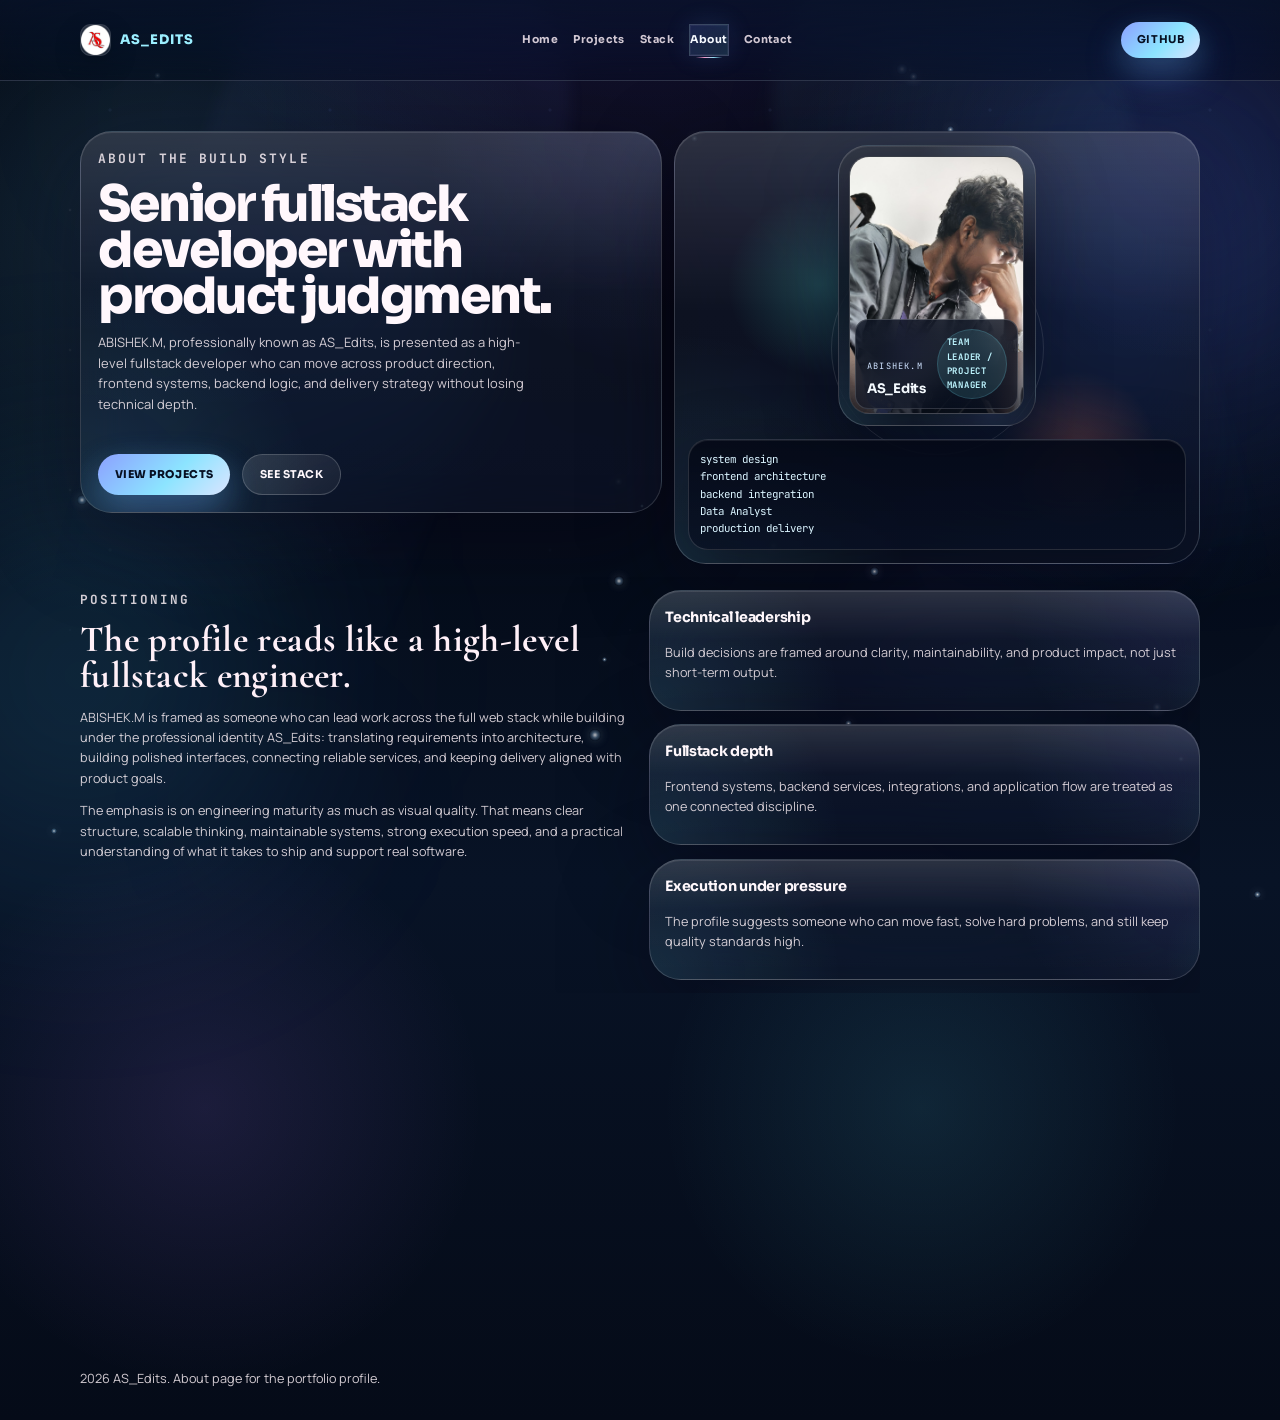
==== commit 7019dbfe: "Lock desktop layout across devices" ====
--- a/about.html
+++ b/about.html
@@ -2,7 +2,10 @@
 <html lang="en">
   <head>
     <meta charset="UTF-8" />
-    <meta name="viewport" content="width=device-width, initial-scale=1.0" />
+    <meta
+      name="viewport"
+      content="width=device-width, initial-scale=1.0, user-scalable=yes, minimum-scale=0.25, maximum-scale=5"
+    />
     <meta
       name="description"
       content="About ABISHEK.M, the fullstack developer behind the professional identity AS_Edits."
--- a/styles.css
+++ b/styles.css
@@ -5202,6 +5202,43 @@
     grid-template-columns: 1fr;
     gap: 0.85rem;
   }
+
+  .hero {
+    grid-template-columns: minmax(0, 1fr) clamp(8.75rem, 34vw, 13rem);
+    align-items: start;
+  }
+
+  .hero-copy {
+    grid-column: 1;
+    grid-row: 1;
+  }
+
+  .hero-photo-card--hero {
+    grid-column: 2;
+    grid-row: 1;
+    justify-self: end;
+    align-self: start;
+    width: 100%;
+    min-height: clamp(20rem, 56vw, 26rem);
+    margin: 0;
+    z-index: 2;
+  }
+
+  .hero-stage {
+    display: grid;
+    grid-column: 1 / -1;
+    grid-row: 3;
+  }
+
+  .spotlight-strip {
+    grid-column: 1 / -1;
+    grid-row: 2;
+  }
+
+  .spotlight-strip__heading {
+    justify-items: center;
+    text-align: center;
+  }
 }
 
 @media (max-width: 430px) {
@@ -5271,6 +5308,38 @@
   .image-lightbox__dialog {
     width: min(100%, 28rem);
     height: min(96vh, 35rem);
+  }
+
+  .hero {
+    grid-template-columns: minmax(0, 1fr) clamp(8rem, 37vw, 9.75rem);
+    gap: 0.75rem;
+  }
+
+  .hero-photo-card--hero {
+    min-height: clamp(16rem, 58vw, 19.5rem);
+  }
+
+  .hero-photo-card--hero .hero-photo-card__image {
+    inset: -4% 0 auto;
+    height: 110%;
+    object-position: center 16%;
+  }
+
+  .hero-photo-card__frame {
+    min-height: clamp(15.75rem, 56vw, 18.5rem);
+  }
+
+  .hero-photo-card__meta {
+    padding: 3rem 0.75rem 0.85rem;
+  }
+
+  .hero-stage {
+    display: grid;
+  }
+
+  .spotlight-strip {
+    grid-column: 1 / -1;
+    grid-row: 2;
   }
 }
 
@@ -5303,3 +5372,377 @@
     display: none;
   }
 }
+
+@media (max-width: 960px) {
+  html {
+    font-size: 16px;
+  }
+
+  html,
+  body,
+  .site-header,
+  .page-main,
+  .site-footer {
+    min-width: 1140px;
+  }
+
+  html,
+  body {
+    overflow-x: auto;
+  }
+
+  .shell {
+    width: min(1120px, calc(100% - 2rem));
+  }
+
+  .site-header {
+    position: sticky;
+  }
+
+  .nav {
+    display: flex;
+    align-items: center;
+    justify-content: space-between;
+    gap: 1.15rem;
+    min-height: 80px;
+    padding: 0;
+  }
+
+  .brand {
+    width: auto;
+    justify-content: flex-start;
+    gap: 0.7rem;
+  }
+
+  .brand-copy {
+    font-size: inherit;
+  }
+
+  .nav-links {
+    width: auto;
+    display: flex;
+    grid-template-columns: none;
+    align-items: center;
+    gap: 1.15rem;
+  }
+
+  .nav-links a {
+    justify-content: flex-start;
+    padding: 0;
+    min-height: 2.45rem;
+    text-align: left;
+    border: 0;
+    background: transparent;
+    border-radius: 0;
+  }
+
+  .nav-links a::after {
+    display: block;
+  }
+
+  .nav-button {
+    width: auto;
+    max-width: none;
+    min-height: 2.8rem;
+  }
+
+  .hero {
+    grid-template-columns: minmax(0, 0.96fr) minmax(22.5rem, 1fr);
+    gap: clamp(1.5rem, 3vw, 2.5rem);
+    padding: 5.5rem 0 2.5rem;
+    align-items: start;
+    min-height: calc(100vh - 5rem);
+  }
+
+  .hero-copy {
+    display: block;
+    justify-items: initial;
+    grid-column: 1;
+    grid-row: 1;
+  }
+
+  .page--home .hero .eyebrow {
+    margin-bottom: 1.7rem;
+    font-size: clamp(1.3rem, 1.3vw, 1.3rem);
+    line-height: 1;
+    letter-spacing: 0.09em;
+    white-space: nowrap;
+    text-align: left;
+  }
+
+  .hero-nameplate {
+    width: min(100%, 34ch);
+    margin: 0 auto 0.7rem;
+    font-size: clamp(2rem, 3.1vw, 2.9rem);
+    letter-spacing: 0.08em;
+  }
+
+  .hero-story {
+    gap: clamp(2.6rem, 3.4vw, 3.2rem);
+    width: 100%;
+    max-width: 40rem;
+    margin: 0.35rem auto 0;
+    justify-items: center;
+    text-align: center;
+  }
+
+  .hero-story p {
+    width: min(100%, 34ch);
+    max-width: none;
+    height: auto;
+    margin: 0 auto;
+    font-size: clamp(1.4rem, 2vw, 1.78rem);
+    line-height: 1.34;
+    color: #f5ecff;
+    text-align: center;
+  }
+
+  .hero-story p:first-child,
+  .hero-story p:nth-child(2) {
+    font-size: clamp(1.34rem, 1.75vw, 1.58rem);
+    line-height: 1.36;
+  }
+
+  .hero-story p:first-child {
+    width: min(100%, 35ch);
+    max-width: 35ch;
+  }
+
+  .hero-story p:nth-child(2) {
+    width: min(100%, 33ch);
+    max-width: 33ch;
+    height: 180px;
+  }
+
+  .hero-actions {
+    display: flex;
+    grid-template-columns: none;
+    width: auto;
+    flex-wrap: wrap;
+    gap: 0.9rem;
+    margin-top: clamp(2rem, 4vw, 3rem);
+  }
+
+  .button-primary,
+  .button-secondary {
+    width: auto;
+    font-size: inherit;
+  }
+
+  .hero-pill-row {
+    display: flex;
+    grid-template-columns: none;
+    width: auto;
+    justify-content: flex-start;
+    gap: 0.7rem;
+    margin-top: 1.35rem;
+  }
+
+  .hero-pill-row span {
+    width: auto;
+    min-height: 0;
+    justify-content: flex-start;
+    text-align: left;
+  }
+
+  .motion-ribbon {
+    display: block;
+    margin-top: 1.5rem;
+    padding: 0.9rem 0;
+  }
+
+  .hero-stage {
+    display: grid;
+    grid-template-columns: minmax(0, 1fr) minmax(15rem, 19rem);
+    gap: 1rem;
+    grid-column: 1 / -1;
+    grid-row: 3;
+    margin-top: 0.85rem;
+  }
+
+  .hero-photo-card,
+  .hero-photo-card--hero {
+    width: 100%;
+    margin: 0;
+  }
+
+  .hero-photo-card {
+    justify-self: end;
+    margin-top: 0.15rem;
+    padding: 0.75rem;
+  }
+
+  .hero-photo-card--hero {
+    position: relative;
+    top: auto;
+    right: auto;
+    z-index: 2;
+    grid-column: 2;
+    grid-row: 1;
+    align-self: stretch;
+    justify-self: end;
+    min-height: clamp(28rem, 68vh, 38rem);
+  }
+
+  .hero-photo-card__frame {
+    min-height: 23rem;
+  }
+
+  .hero-photo-card__meta {
+    gap: 0.7rem;
+    padding: 5.4rem 1.2rem 1.2rem;
+  }
+
+  .hero-photo-card h3 {
+    font-size: 1.42rem;
+  }
+
+  .hero-photo-card p {
+    font-size: 1.02rem;
+  }
+
+  .hero-photo-card__status {
+    font-size: clamp(0.94rem, 1.05vw, 1.08rem);
+  }
+
+  .spotlight-strip {
+    grid-column: 1 / -1;
+    grid-row: 2;
+    gap: clamp(1.35rem, 3vw, 2rem);
+    padding: clamp(1.45rem, 3vw, 2.2rem) 0 0.95rem;
+  }
+
+  .spotlight-strip__heading {
+    justify-items: center;
+    text-align: center;
+  }
+
+  .spotlight-strip__title {
+    font-size: clamp(3.1rem, 6.2vw, 5.2rem);
+    line-height: 0.96;
+  }
+
+  .spotlight-strip__marquee::before,
+  .spotlight-strip__marquee::after {
+    width: clamp(2.4rem, 6vw, 6rem);
+  }
+
+  .spotlight-strip__grid {
+    gap: var(--team-slider-gap);
+    width: max-content;
+  }
+
+  .spotlight-strip__grid .profile-spotlight {
+    flex: 0 0 clamp(12.4rem, 20vw, 14.2rem);
+    width: clamp(12.4rem, 20vw, 14.2rem);
+    max-width: none;
+  }
+
+  .page-hero {
+    grid-template-columns: 1.05fr 0.95fr;
+    gap: 1rem;
+    align-items: stretch;
+    padding: 4.75rem 0 1.25rem;
+  }
+
+  .page-hero__panel {
+    padding: 1.6rem;
+  }
+
+  .page-hero__art {
+    min-height: 20rem;
+    padding: 1.2rem;
+  }
+
+  .page-hero__stat-grid {
+    grid-template-columns: repeat(3, minmax(0, 1fr));
+    gap: 0.8rem;
+  }
+
+  .portal-grid {
+    grid-template-columns: repeat(4, minmax(0, 1fr));
+  }
+
+  .contact-grid {
+    grid-template-columns: repeat(3, minmax(0, 1fr));
+  }
+
+  .detail-grid {
+    grid-template-columns: repeat(2, minmax(0, 1fr));
+  }
+
+  .impact-grid,
+  .projects-grid,
+  .stack-grid,
+  .process-grid {
+    grid-template-columns: repeat(3, minmax(0, 1fr));
+    gap: 1rem;
+  }
+
+  .showcase-band__grid {
+    grid-template-columns: repeat(2, minmax(0, 1fr));
+    gap: 1rem;
+  }
+
+  .showcase-panel {
+    padding: 1rem;
+  }
+
+  .portal-card,
+  .contact-card {
+    padding: 1.25rem;
+  }
+
+  .impact-card,
+  .project-card,
+  .info-card,
+  .stack-card,
+  .process-card {
+    padding: 1.35rem;
+  }
+
+  .cta-panel {
+    padding: 2rem;
+  }
+
+  .section-heading h2,
+  .about-copy h2,
+  .cta-panel h2 {
+    font-size: clamp(2.1rem, 5vw, 3.35rem);
+  }
+
+  .page-hero__copy h1 {
+    font-size: clamp(2.35rem, 5vw, 4.1rem);
+  }
+
+  .showcase-band__copy h2 {
+    font-size: clamp(2rem, 4vw, 3.1rem);
+  }
+
+  .glass-code {
+    min-height: 12rem;
+    padding: 1rem;
+  }
+
+  #stack-terminal-feed {
+    min-height: 21rem;
+    padding: 1.2rem 1.3rem;
+    font-size: clamp(0.98rem, 1.12vw, 1.1rem);
+    line-height: 1.68;
+  }
+
+  #contact-terminal-feed {
+    min-height: 12rem;
+    font-size: 0.82rem;
+  }
+
+  .repo-links {
+    flex-direction: row;
+    align-items: center;
+    gap: 0.9rem;
+  }
+
+  .repo-footer {
+    display: block;
+  }
+}
